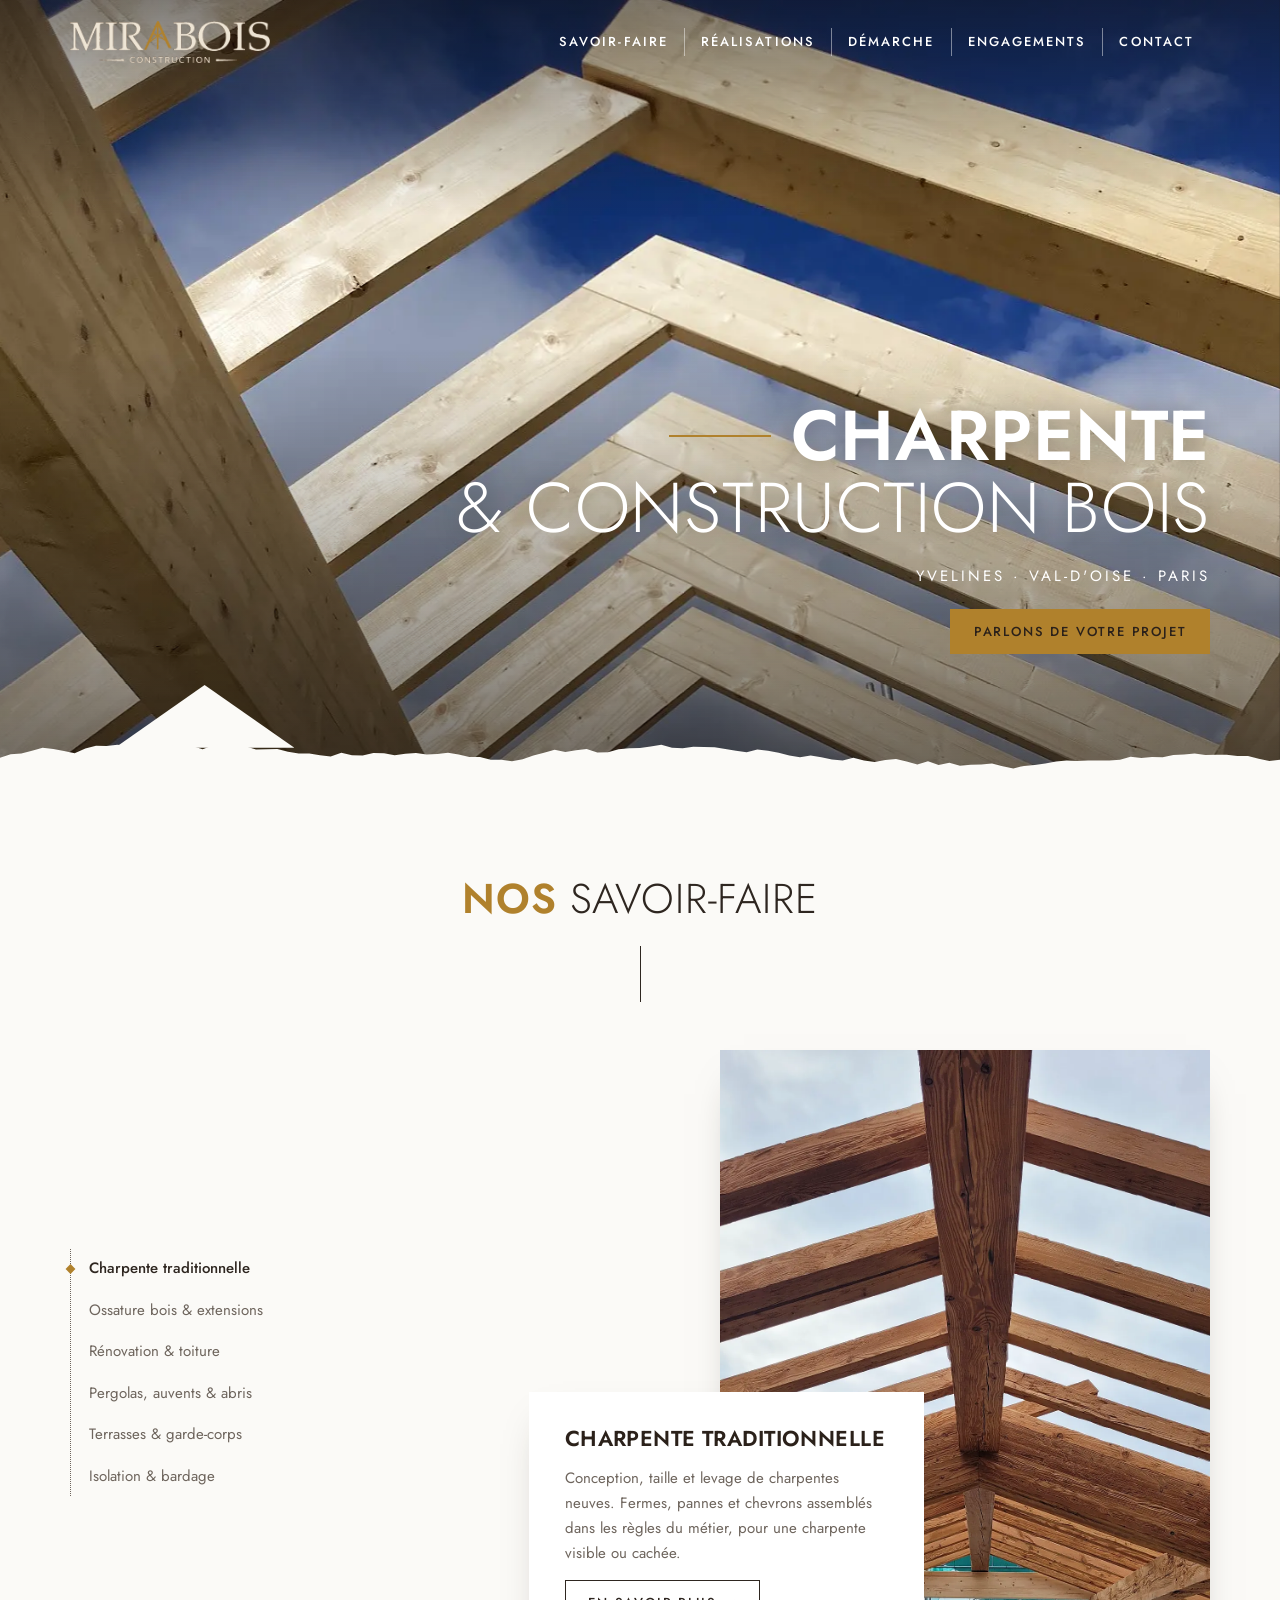
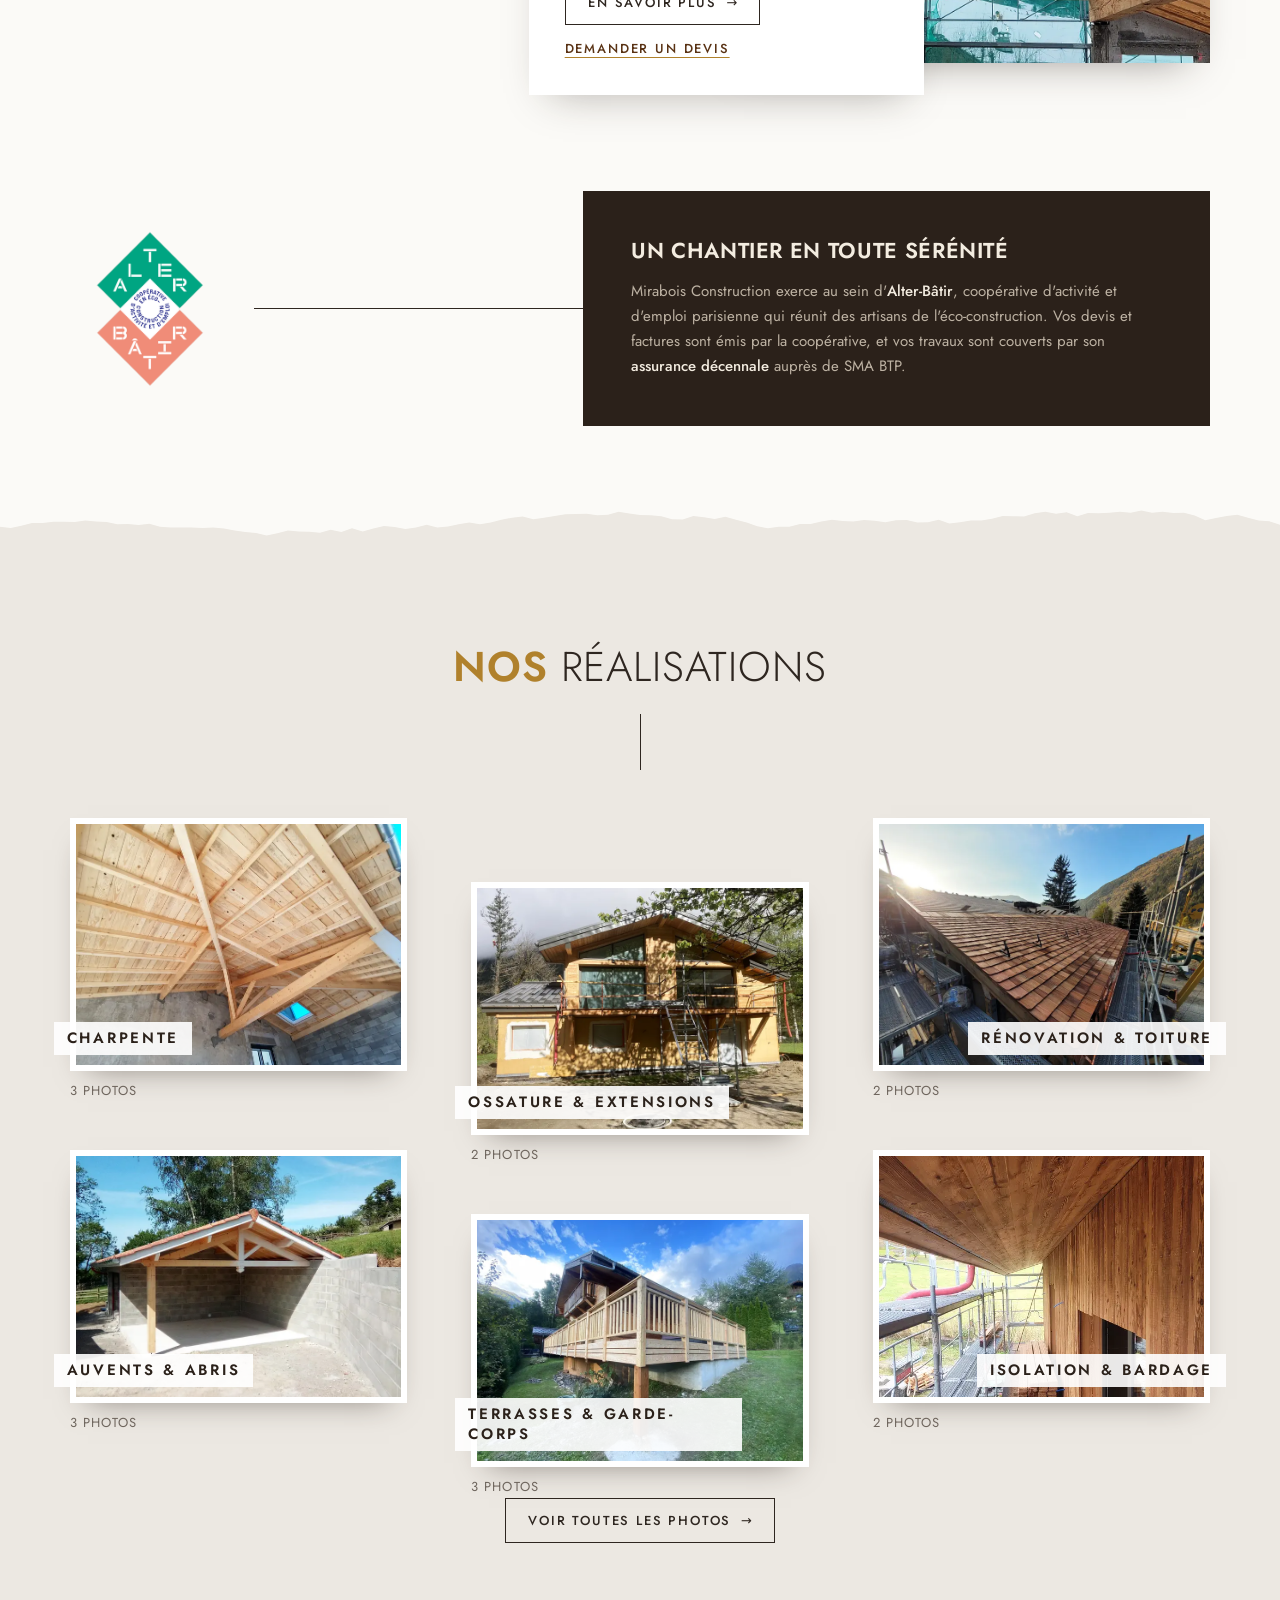
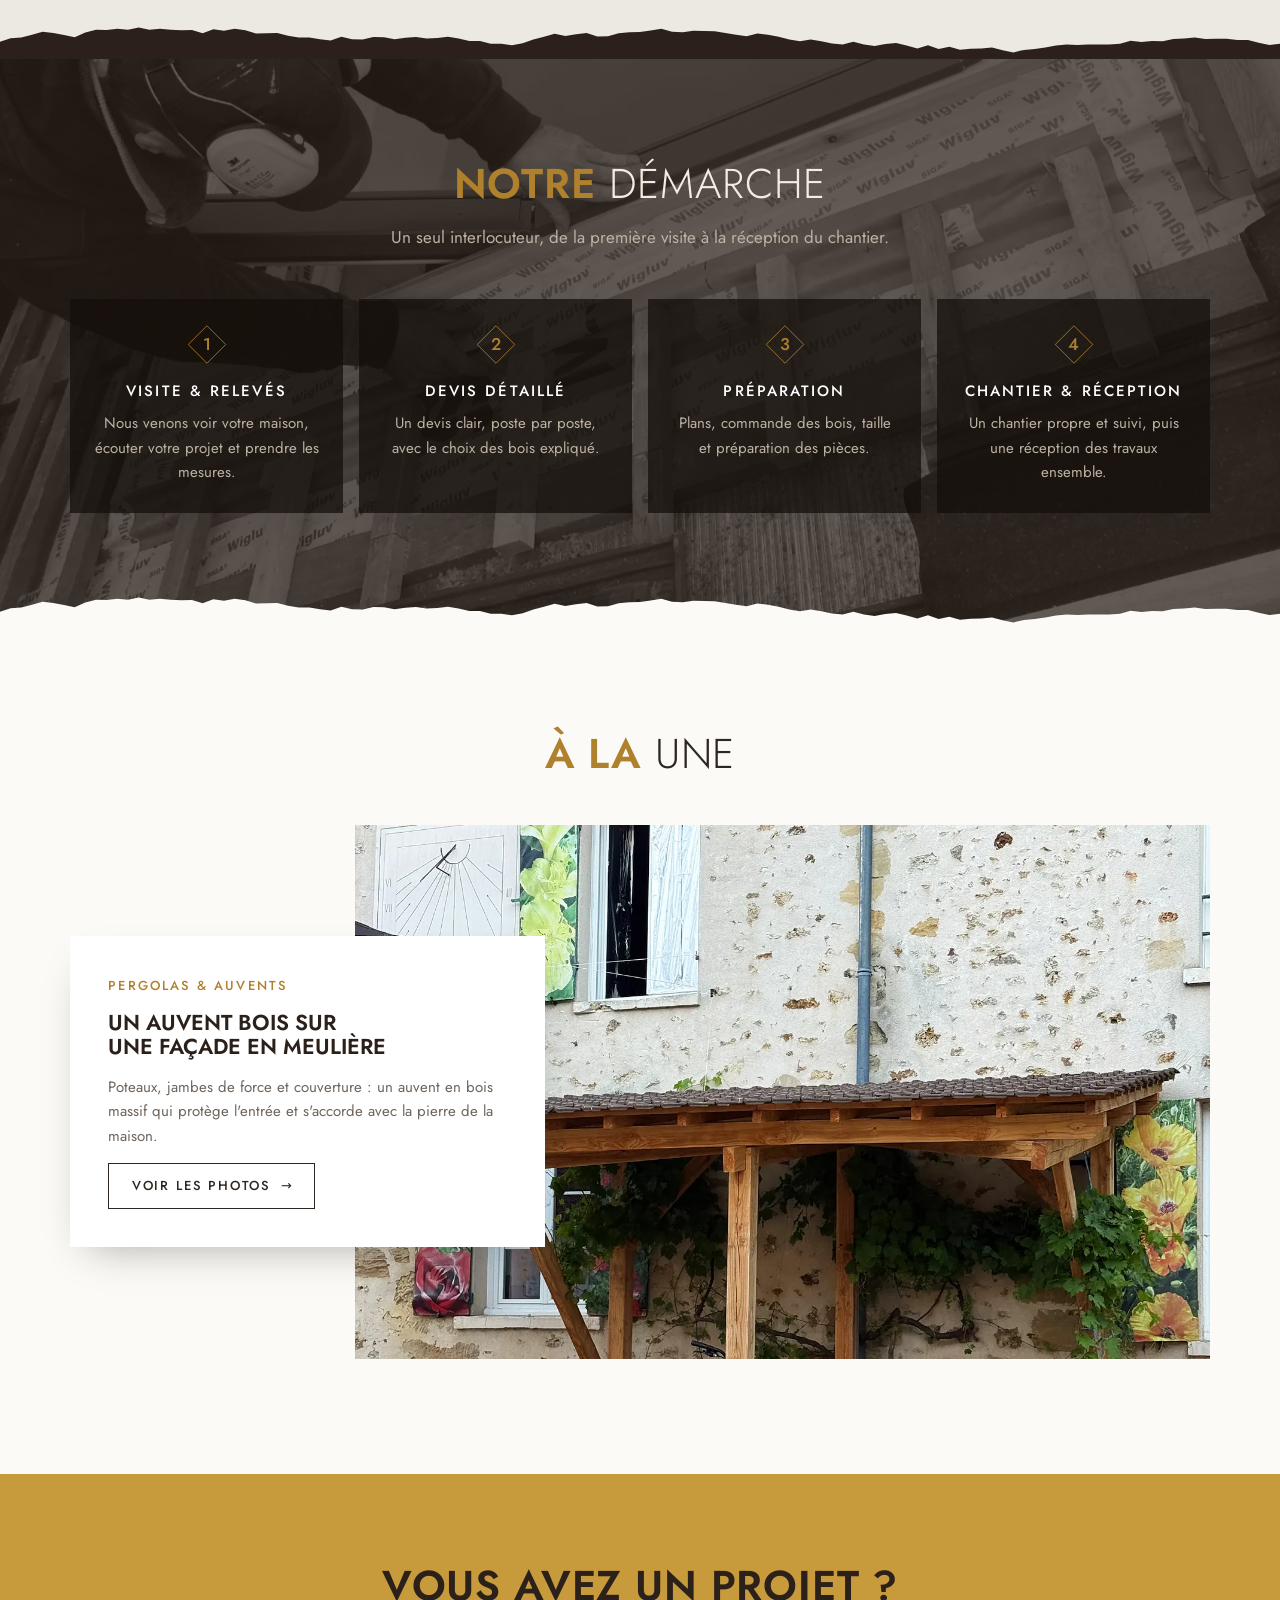
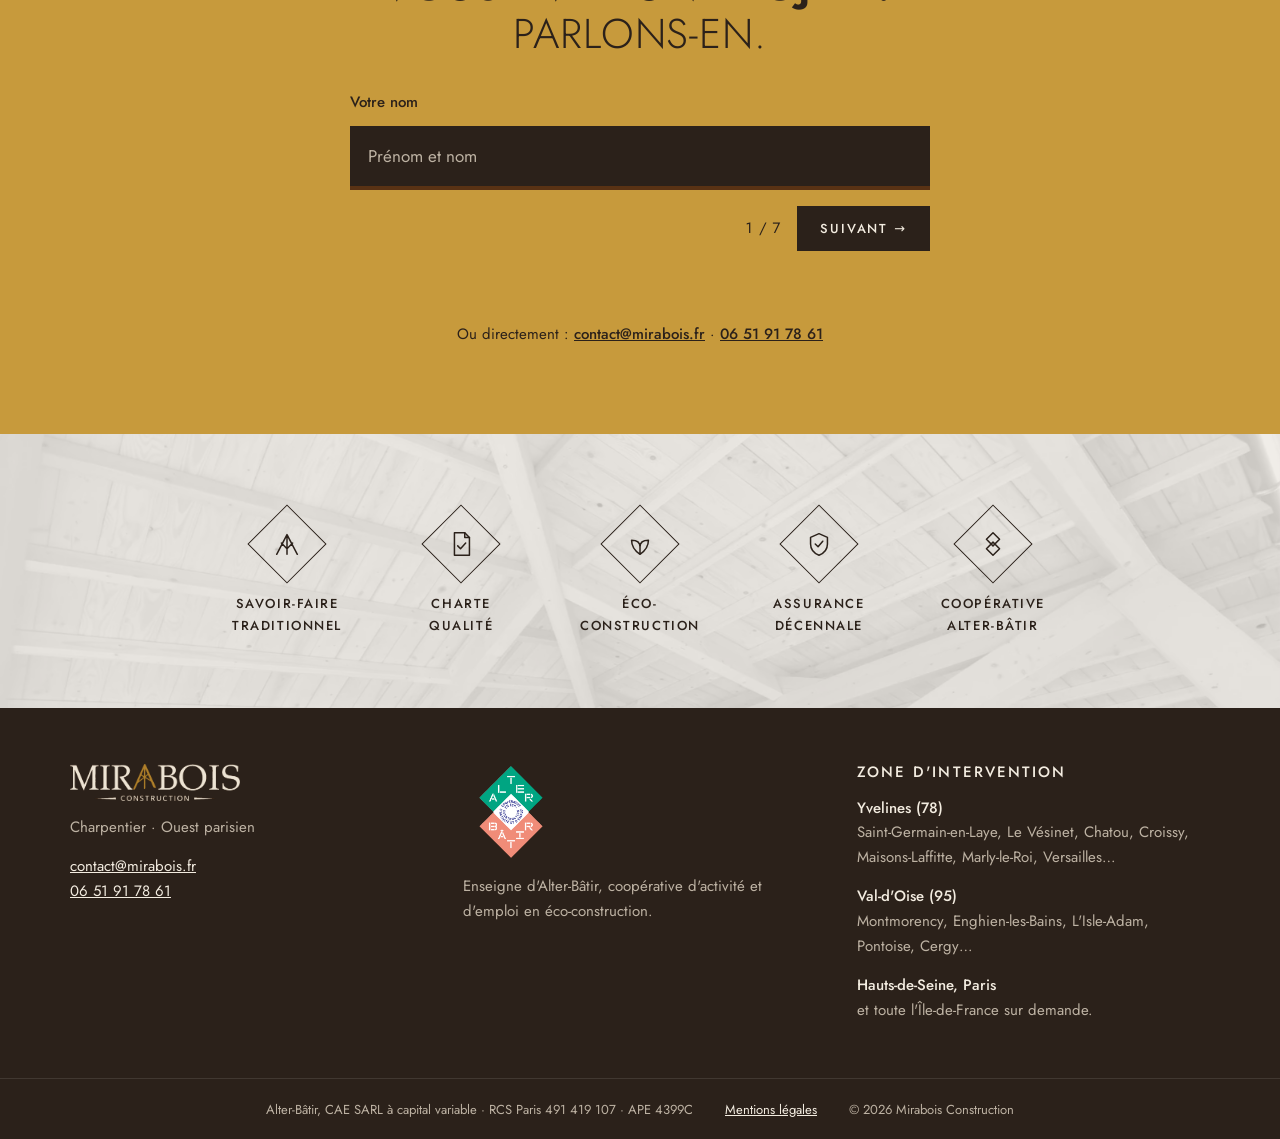
==== index.html @ 9c094227 "Adresse affichée : contact@mirabois.fr (redirigée vers le Gmail) Co-Authored-By: Claude Opus 5.5 <no" ====
<!doctype html>
<html lang="fr">
<head>
<meta charset="utf-8">
<meta name="viewport" content="width=device-width, initial-scale=1, viewport-fit=cover">
<meta name="color-scheme" content="light">
<title>Mirabois Construction · Charpentier dans les Yvelines, le Val-d'Oise et Paris</title>
<link rel="canonical" href="https://mirabois.fr/">
<meta property="og:type" content="website">
<meta property="og:locale" content="fr_FR">
<meta property="og:url" content="https://mirabois.fr/">
<meta property="og:site_name" content="Mirabois Construction">
<meta property="og:title" content="Mirabois Construction · Charpente et construction bois">
<meta property="og:description" content="Charpente traditionnelle, ossature bois, extensions, rénovation, pergolas, terrasses et isolation dans les Yvelines, le Val-d'Oise et à Paris.">
<meta property="og:image" content="https://mirabois.fr/assets/img/hero-large.webp">
<script type="application/ld+json">
{
  "@context": "https://schema.org",
  "@type": "HomeAndConstructionBusiness",
  "name": "Mirabois Construction",
  "url": "https://mirabois.fr/",
  "logo": "https://mirabois.fr/assets/img/logo-mirabois.png",
  "image": "https://mirabois.fr/assets/img/hero-large.webp",
  "description": "Charpentier : charpente traditionnelle, ossature bois, extensions, rénovation, pergolas, auvents, abris, terrasses, isolation et bardage.",
  "telephone": "+33651917861",
  "email": "contact@mirabois.fr",
  "areaServed": ["Yvelines", "Val-d'Oise", "Paris"],
  "parentOrganization": { "@type": "Organization", "name": "Alter-Bâtir" }
}
</script>
<meta name="description" content="Mirabois Construction, charpentier dans les Yvelines et le Val-d'Oise : charpente traditionnelle, ossature bois, extensions, rénovation, pergolas, terrasses et isolation. Membre de la coopérative Alter-Bâtir, assurance décennale.">
<link rel="icon" href="assets/img/favicon.svg" type="image/svg+xml">
<link rel="preconnect" href="https://fonts.googleapis.com">
<link rel="preconnect" href="https://fonts.gstatic.com" crossorigin>
<link rel="stylesheet" href="https://fonts.googleapis.com/css2?family=Jost:wght@300;400;500;600&display=swap">
<link rel="stylesheet" href="assets/css/style.css?v=20261125f">
</head>
<body>

<svg width="0" height="0" style="position:absolute" aria-hidden="true">
  <defs>
    <path id="bord-trace" d="M0 40 L0 21.5 L12 18.1 L24 17.3 L36 14.3 L48 11.3 L60 12.5 L72 14.5 L84 16.9 L96 12.1 L108 9.2 L120 9.5 L132 8.0 L144 9.1 L156 6.8 L168 9.2 L180 8.0 L192 9.2 L204 9.6 L216 9.4 L228 12.8 L240 8.5 L252 10.1 L264 8.0 L276 9.7 L288 12.9 L300 12.7 L312 12.4 L324 15.3 L336 17.1 L348 17.3 L360 18.9 L372 20.2 L384 16.5 L396 19.0 L408 19.3 L420 16.6 L432 16.9 L444 19.0 L456 17.5 L468 16.6 L480 18.3 L492 17.8 L504 16.4 L516 18.2 L528 20.8 L540 20.9 L552 23.6 L564 23.8 L576 25.3 L588 23.2 L600 19.2 L612 16.4 L624 13.4 L636 15.7 L648 13.9 L660 12.4 L672 16.2 L684 15.9 L696 12.7 L708 11.8 L720 11.4 L732 10.0 L744 8.0 L756 11.1 L768 11.8 L780 10.2 L792 10.4 L804 10.6 L816 12.4 L828 14.4 L840 16.0 L852 13.1 L864 14.3 L876 16.5 L888 19.3 L900 21.1 L912 19.3 L924 21.2 L936 23.4 L948 24.4 L960 21.7 L972 24.4 L984 26.0 L996 23.9 L1008 22.8 L1020 25.5 L1032 28.7 L1044 25.2 L1056 29.2 L1068 26.9 L1080 30.0 L1092 29.0 L1104 28.6 L1116 27.6 L1128 30.4 L1140 32.8 L1152 30.1 L1164 29.3 L1176 27.7 L1188 25.4 L1200 24.5 L1212 25.0 L1224 24.5 L1236 24.5 L1248 24.4 L1260 23.8 L1272 20.5 L1284 22.0 L1296 20.8 L1308 21.2 L1320 18.7 L1332 18.2 L1344 17.1 L1356 18.8 L1368 18.4 L1380 18.4 L1392 19.7 L1404 19.9 L1416 22.7 L1428 25.1 L1440 23.6 L1440 40 Z"/>
  </defs>
</svg>

<header class="entete" id="entete">
  <div class="conteneur">
    <a class="logo" href="#accueil" aria-label="Mirabois Construction, retour en haut de page">
      <img class="logo-clair" src="assets/img/logo-mirabois-clair.png" alt="Mirabois Construction" width="900" height="210">
      <img class="logo-fonce" src="assets/img/logo-mirabois.png" alt="" width="900" height="210">
    </a>
    <button class="burger" type="button" aria-controls="nav" aria-expanded="false" aria-label="Ouvrir le menu">
      <svg viewBox="0 0 24 24" fill="none" stroke="currentColor" stroke-width="1.6" stroke-linecap="round"><path d="M3 7h18M3 12h18M3 17h18"/></svg>
    </button>
    <nav class="nav" id="nav" data-ouvert="false" aria-label="Navigation principale">
      <ul>
        <li><a href="#savoir-faire">Savoir-faire</a></li>
        <li><a href="#realisations">Réalisations</a></li>
        <li><a href="#demarche">Démarche</a></li>
        <li><a href="#engagements">Engagements</a></li>
        <li><a href="#contact">Contact</a></li>
      </ul>
    </nav>
  </div>
</header>

<main id="accueil">

  <!-- Héro plein écran -->
  <section class="hero" aria-label="Accueil">
    <img class="hero-fond" data-parallaxe="0.35" src="assets/img/hero-large.webp" alt="Chevrons d'une charpente neuve en bois clair, vus de dessous sur un ciel bleu" width="1536" height="864" fetchpriority="high">
    <div class="conteneur hero-contenu">
      <h1 class="hero-slogan"><span>Charpente</span> <span>&amp; construction bois</span></h1>
      <p class="hero-zone">Yvelines · Val-d'Oise · Paris</p>
      <a class="bouton bouton-or" href="#contact">Parlons de votre projet</a>
    </div>
    <svg class="pignon" viewBox="0 0 200 70" aria-hidden="true"><path d="M0 70 L100 0 L200 70 Z"/></svg>
    <svg class="bord bord-papier" viewBox="0 0 1440 40" preserveAspectRatio="none" aria-hidden="true"><use href="#bord-trace"/></svg>
  </section>

  <!-- Savoir-faire : onglets -->
  <section class="section section-papier" id="savoir-faire">
    <div class="conteneur">
      <h2 class="titre-duo titre-centre"><span>Nos</span> savoir-faire</h2>
      <span class="trait-vertical" aria-hidden="true"></span>
    </div>
    <div class="conteneur sf">
      <div class="sf-menu">
        <div class="sf-onglets" role="tablist" aria-label="Savoir-faire" aria-orientation="vertical">
          <button type="button" role="tab" id="t-charpente" aria-controls="p-charpente" aria-selected="true">Charpente traditionnelle</button>
          <button type="button" role="tab" id="t-ossature" aria-controls="p-ossature" aria-selected="false" tabindex="-1">Ossature bois &amp; extensions</button>
          <button type="button" role="tab" id="t-renovation" aria-controls="p-renovation" aria-selected="false" tabindex="-1">Rénovation &amp; toiture</button>
          <button type="button" role="tab" id="t-pergolas" aria-controls="p-pergolas" aria-selected="false" tabindex="-1">Pergolas, auvents &amp; abris</button>
          <button type="button" role="tab" id="t-terrasses" aria-controls="p-terrasses" aria-selected="false" tabindex="-1">Terrasses &amp; garde-corps</button>
          <button type="button" role="tab" id="t-isolation" aria-controls="p-isolation" aria-selected="false" tabindex="-1">Isolation &amp; bardage</button>
        </div>
      </div>

      <div class="sf-panneaux">
        <div class="sf-panneau" role="tabpanel" id="p-charpente" aria-labelledby="t-charpente">
          <img src="assets/img/charpente-fermes.webp" alt="Fermes de charpente traditionnelle en bois massif" width="1280" height="1600" style="object-position: 50% 15%">
          <div class="sf-carte">
            <h3>Charpente traditionnelle</h3>
            <p>Conception, taille et levage de charpentes neuves. Fermes, pannes et chevrons assemblés dans les règles du métier, pour une charpente visible ou cachée.</p>
            <div class="sf-actions"><a class="bouton bouton-ligne" href="charpente-traditionnelle.html">En savoir plus</a><a class="lien-suite" href="#contact">Demander un devis</a></div>
          </div>
        </div>
        <div class="sf-panneau" role="tabpanel" id="p-ossature" aria-labelledby="t-ossature" hidden>
          <img src="assets/img/isolation-facade.webp" alt="Maison sous échafaudage en cours d'isolation et d'habillage bois" width="1600" height="902" loading="lazy">
          <div class="sf-carte">
            <h3>Ossature bois &amp; extensions</h3>
            <p>Agrandir sa maison avec une extension ou une surélévation bois : une construction légère, rapide à mettre en œuvre et saine à vivre.</p>
            <div class="sf-actions"><a class="bouton bouton-ligne" href="ossature-bois-extension.html">En savoir plus</a><a class="lien-suite" href="#contact">Demander un devis</a></div>
          </div>
        </div>
        <div class="sf-panneau" role="tabpanel" id="p-renovation" aria-labelledby="t-renovation" hidden>
          <img src="assets/img/pose-fenetre-toit.webp" alt="Pose d'une fenêtre de toit dans une couverture en rénovation" width="1307" height="1600" loading="lazy" style="object-position: 50% 60%">
          <div class="sf-carte">
            <h3>Rénovation &amp; toiture</h3>
            <p>Reprise et renforcement de charpentes anciennes, remplacement de pièces, couverture, création d'ouvertures et pose de fenêtres de toit.</p>
            <div class="sf-actions"><a class="bouton bouton-ligne" href="renovation-charpente-toiture.html">En savoir plus</a><a class="lien-suite" href="#contact">Demander un devis</a></div>
          </div>
        </div>
        <div class="sf-panneau" role="tabpanel" id="p-pergolas" aria-labelledby="t-pergolas" hidden>
          <img src="assets/img/auvent-meuliere.webp" alt="Auvent en bois sur une façade en pierre meulière" width="1429" height="1600" loading="lazy" style="object-position: 50% 45%">
          <div class="sf-carte">
            <h3>Pergolas, auvents &amp; abris</h3>
            <p>Pergolas, auvents, carports et abris de jardin, dessinés sur mesure pour s'accorder avec l'architecture de votre maison.</p>
            <div class="sf-actions"><a class="bouton bouton-ligne" href="pergolas-auvents-abris.html">En savoir plus</a><a class="lien-suite" href="#contact">Demander un devis</a></div>
          </div>
        </div>
        <div class="sf-panneau" role="tabpanel" id="p-terrasses" aria-labelledby="t-terrasses" hidden>
          <img src="assets/img/terrasse-chalet.webp" alt="Grande terrasse bois sur poteaux avec garde-corps" width="1600" height="1200" loading="lazy">
          <div class="sf-carte">
            <h3>Terrasses &amp; garde-corps</h3>
            <p>Terrasses sur plots ou sur poteaux, coursives, escaliers extérieurs et garde-corps en bois, pensés pour durer dehors.</p>
            <div class="sf-actions"><a class="bouton bouton-ligne" href="terrasses-garde-corps.html">En savoir plus</a><a class="lien-suite" href="#contact">Demander un devis</a></div>
          </div>
        </div>
        <div class="sf-panneau" role="tabpanel" id="p-isolation" aria-labelledby="t-isolation" hidden>
          <img src="assets/img/isolation-combles.webp" alt="Isolation sous rampants avec frein-vapeur" width="1600" height="900" loading="lazy">
          <div class="sf-carte">
            <h3>Isolation &amp; bardage</h3>
            <p>Isolation des combles et par l'extérieur, bardage bois. Conseil sur le choix des isolants, y compris biosourcés.</p>
            <div class="sf-actions"><a class="bouton bouton-ligne" href="isolation-bardage-bois.html">En savoir plus</a><a class="lien-suite" href="#contact">Demander un devis</a></div>
          </div>
        </div>
      </div>
    </div>

    <!-- Bloc coopérative -->
    <div class="conteneur coop" id="cooperative">
      <div class="coop-logo">
        <img src="assets/img/logo-alterbatir.png" alt="Alter-Bâtir, coopérative d'activité et d'emploi en éco-construction" width="360" height="360" loading="lazy">
        <span class="coop-trait" aria-hidden="true"></span>
      </div>
      <div class="coop-boite">
        <h2>Un chantier en toute sérénité</h2>
        <p>Mirabois Construction exerce au sein d'<strong>Alter-Bâtir</strong>, coopérative d'activité et d'emploi parisienne qui réunit des artisans de l'éco-construction. Vos devis et factures sont émis par la coopérative, et vos travaux sont couverts par son <strong>assurance décennale</strong> auprès de SMA BTP.</p>
      </div>
    </div>
    <svg class="bord bord-pierre" viewBox="0 0 1440 40" preserveAspectRatio="none" aria-hidden="true"><use href="#bord-trace"/></svg>
  </section>

  <!-- Réalisations -->
  <section class="section section-pierre" id="realisations">
    <div class="conteneur">
      <h2 class="titre-duo titre-centre"><span>Nos</span> réalisations</h2>
      <span class="trait-vertical" aria-hidden="true"></span>
      <div class="vignettes">
        <button class="vignette" type="button" data-cat="charpente"><img src="assets/img/charpente-apparente-s.webp" alt="Charpente apparente en bois, fermes et voligeage" width="760" height="512" loading="lazy"><span class="etiquette">Charpente</span><span class="nb">3 photos</span></button>
        <button class="vignette" type="button" data-cat="ossature"><img src="assets/img/renovation-chalet-s.webp" alt="Rénovation et bardage bois d'une maison" width="760" height="570" loading="lazy"><span class="etiquette">Ossature &amp; extensions</span><span class="nb">2 photos</span></button>
        <button class="vignette" type="button" data-cat="renovation"><img src="assets/img/couverture-bardeaux-s.webp" alt="Couverture en bardeaux de bois en rénovation" width="760" height="570" loading="lazy"><span class="etiquette">Rénovation &amp; toiture</span><span class="nb">2 photos</span></button>
        <button class="vignette" type="button" data-cat="abris"><img src="assets/img/abri-voiture-s.webp" alt="Abri voiture en bois massif avec ferme apparente" width="760" height="538" loading="lazy"><span class="etiquette">Auvents &amp; abris</span><span class="nb">3 photos</span></button>
        <button class="vignette" type="button" data-cat="terrasses"><img src="assets/img/terrasse-chalet-s.webp" alt="Terrasse bois sur poteaux avec garde-corps" width="760" height="570" loading="lazy"><span class="etiquette">Terrasses &amp; garde-corps</span><span class="nb">3 photos</span></button>
        <button class="vignette" type="button" data-cat="isolation"><img src="assets/img/bardage-bois-s.webp" alt="Bardage bois et sous-face de débord de toit" width="570" height="760" loading="lazy" style="object-position: 50% 30%"><span class="etiquette">Isolation &amp; bardage</span><span class="nb">2 photos</span></button>
      </div>
      <p class="centre"><button class="bouton bouton-ligne" type="button" data-cat="tout">Voir toutes les photos</button></p>
    </div>
    <svg class="bord bord-noyer" viewBox="0 0 1440 40" preserveAspectRatio="none" aria-hidden="true"><use href="#bord-trace"/></svg>
  </section>

  <dialog class="visionneuse" id="visionneuse" aria-label="Photos des réalisations">
    <div class="visionneuse-cadre">
      <img id="visionneuse-img" src="" alt="">
      <p id="visionneuse-legende"></p>
    </div>
    <button class="visionneuse-btn visionneuse-fermer" type="button" data-action="fermer" aria-label="Fermer">×</button>
    <button class="visionneuse-btn visionneuse-prec" type="button" data-action="prec" aria-label="Photo précédente">‹</button>
    <button class="visionneuse-btn visionneuse-suiv" type="button" data-action="suiv" aria-label="Photo suivante">›</button>
  </dialog>

  <!-- Démarche : bande sombre -->
  <section class="section bande-photo" id="demarche">
    <img class="bande-fond" data-parallaxe="0.18" src="assets/img/artisan-nb.webp" alt="" width="1536" height="1000" loading="lazy">
    <div class="conteneur">
      <h2 class="titre-duo titre-centre titre-clair"><span>Notre</span> démarche</h2>
      <p class="intro-clair">Un seul interlocuteur, de la première visite à la réception du chantier.</p>
      <ol class="etapes">
        <li><h3>Visite &amp; relevés</h3><p>Nous venons voir votre maison, écouter votre projet et prendre les mesures.</p></li>
        <li><h3>Devis détaillé</h3><p>Un devis clair, poste par poste, avec le choix des bois expliqué.</p></li>
        <li><h3>Préparation</h3><p>Plans, commande des bois, taille et préparation des pièces.</p></li>
        <li><h3>Chantier &amp; réception</h3><p>Un chantier propre et suivi, puis une réception des travaux ensemble.</p></li>
      </ol>
    </div>
    <svg class="bord bord-papier" viewBox="0 0 1440 40" preserveAspectRatio="none" aria-hidden="true"><use href="#bord-trace"/></svg>
  </section>

  <!-- Chantier à la une -->
  <section class="section section-papier" aria-labelledby="titre-une">
    <div class="conteneur">
      <h2 class="titre-duo titre-centre"><span>À la</span> une</h2>
      <div class="une">
        <img src="assets/img/auvent-meuliere.webp" alt="Auvent en bois massif adossé à une façade en meulière" width="1429" height="1600" loading="lazy">
        <article class="une-carte">
          <p class="une-tag">Pergolas &amp; auvents</p>
          <h3 id="titre-une">Un auvent bois sur une façade en meulière</h3>
          <p>Poteaux, jambes de force et couverture : un auvent en bois massif qui protège l'entrée et s'accorde avec la pierre de la maison.</p>
          <button class="bouton bouton-ligne" type="button" data-cat="abris">Voir les photos</button>
        </article>
      </div>
    </div>
  </section>

  <!-- Contact : formulaire pas à pas -->
  <section class="section section-or" id="contact" aria-labelledby="titre-contact">
    <div class="conteneur contact">
      <h2 id="titre-contact" class="titre-contact">Vous avez un projet ?<span>Parlons-en.</span></h2>
      <form class="formulaire" id="formulaire" novalidate>
        <fieldset class="etape-form" data-etape="1">
          <legend>Votre nom</legend>
          <label class="sr" for="nom">Votre nom</label>
          <input id="nom" name="nom" autocomplete="name" placeholder="Prénom et nom" required>
        </fieldset>
        <fieldset class="etape-form" data-etape="2" hidden>
          <legend>Comment vous joindre ?</legend>
          <label class="sr" for="email">E-mail</label>
          <input id="email" name="email" type="email" autocomplete="email" placeholder="Votre e-mail" required>
          <label class="sr" for="tel">Téléphone</label>
          <input id="tel" name="tel" type="tel" autocomplete="tel" placeholder="Votre téléphone (facultatif)">
        </fieldset>
        <fieldset class="etape-form" data-etape="3" hidden>
          <legend>Où se situe le chantier ?</legend>
          <label class="sr" for="ville">Commune</label>
          <input id="ville" name="ville" autocomplete="address-level2" placeholder="Commune">
        </fieldset>
        <fieldset class="etape-form" data-etape="4" hidden>
          <legend>S'agit-il de neuf ou de rénovation ?</legend>
          <div class="choix">
            <label><input type="radio" id="nature-1" name="nature" value="Construction neuve" required> Construction neuve</label>
            <label><input type="radio" id="nature-2" name="nature" value="Rénovation / restauration"> Rénovation, restauration</label>
          </div>
        </fieldset>
        <fieldset class="etape-form" data-etape="5" hidden>
          <legend>Quel type de projet ?</legend>
          <div class="choix">
            <label><input type="radio" id="type-1" name="type" value="Charpente" required> Charpente</label>
            <label><input type="radio" id="type-2" name="type" value="Ossature bois / extension"> Ossature &amp; extension</label>
            <label><input type="radio" id="type-3" name="type" value="Pergola / auvent / abri"> Pergola, auvent, abri</label>
            <label><input type="radio" id="type-4" name="type" value="Terrasse / garde-corps"> Terrasse &amp; garde-corps</label>
            <label><input type="radio" id="type-5" name="type" value="Isolation / bardage"> Isolation &amp; bardage</label>
          </div>
        </fieldset>
        <fieldset class="etape-form" data-etape="6" hidden>
          <legend>Décrivez votre projet</legend>
          <label class="sr" for="message">Votre projet</label>
          <textarea id="message" name="message" placeholder="Dimensions, état actuel, délais souhaités…" required></textarea>
        </fieldset>
        <fieldset class="etape-form" data-etape="7" hidden>
          <legend>Quel est votre budget, approximativement ?</legend>
          <p class="aide">Une simple fourchette suffit : elle nous aide à vous proposer une solution adaptée.</p>
          <div class="choix">
            <label><input type="radio" id="budget-1" name="budget" value="Moins de 5 000 €" required> Moins de 5 000 €</label>
            <label><input type="radio" id="budget-2" name="budget" value="5 000 à 15 000 €"> 5 000 à 15 000 €</label>
            <label><input type="radio" id="budget-3" name="budget" value="15 000 à 30 000 €"> 15 000 à 30 000 €</label>
            <label><input type="radio" id="budget-4" name="budget" value="30 000 à 60 000 €"> 30 000 à 60 000 €</label>
            <label><input type="radio" id="budget-5" name="budget" value="Plus de 60 000 €"> Plus de 60 000 €</label>
            <label><input type="radio" id="budget-6" name="budget" value="Je ne sais pas encore"> Je ne sais pas encore</label>
          </div>
        </fieldset>
        <!-- Piège à robots : champ invisible, laissé vide par les vrais visiteurs -->
        <input class="piege" type="text" name="_honey" tabindex="-1" autocomplete="off" aria-hidden="true">
        <div class="form-pied">
          <button class="form-btn" type="button" id="precedent" hidden>← Retour</button>
          <span class="compteur" id="compteur" aria-live="polite">1 / 7</span>
          <button class="bouton bouton-fonce" type="submit" id="suivant">Suivant →</button>
        </div>
        <p class="formulaire-message" id="formulaire-message" role="status"></p>
      </form>
      <p class="contact-direct">Ou directement : <a href="mailto:contact@mirabois.fr">contact@mirabois.fr</a> · <a href="tel:+33651917861">06 51 91 78 61</a></p>
    </div>
  </section>

  <!-- Engagements -->
  <section class="engagements" id="engagements" aria-label="Nos engagements">
    <img class="bande-fond" data-parallaxe="0.18" src="assets/img/charpente-nb.webp" alt="" width="1600" height="898" loading="lazy">
    <ul class="conteneur engagements-liste">
      <li><span class="losange"><svg viewBox="0 0 32 32"><path d="M5 27 16 6l11 21M16 6v21M16 21l-6-6M16 21l6-6"/></svg></span>Savoir-faire<br>traditionnel</li>
      <li><span class="losange"><svg viewBox="0 0 32 32"><path d="M9 4h11l5 5v19H9z"/><path d="M20 4v5h5"/><path d="M12.5 18l3 3 5.5-6"/></svg></span>Charte<br>qualité</li>
      <li><span class="losange"><svg viewBox="0 0 32 32"><path d="M16 27c-6-4-9-9-9-15 6 0 9 3 9 7 0-4 3-7 9-7 0 6-3 11-9 15zM16 19v8"/></svg></span>Éco-<br>construction</li>
      <li><span class="losange"><svg viewBox="0 0 32 32"><path d="M16 5l9 4v7c0 6-4 10-9 12-5-2-9-6-9-12V9z"/><path d="M12 16l3 3 5-6"/></svg></span>Assurance<br>décennale</li>
      <li><span class="losange"><svg viewBox="0 0 32 32"><path d="M16 4l7 7-7 7-7-7zM16 14l7 7-7 7-7-7z"/></svg></span>Coopérative<br>Alter-Bâtir</li>
    </ul>
  </section>

</main>

<footer class="pied">
  <div class="conteneur pied-grille">
    <div class="pied-bloc">
      <img class="logo-pied" src="assets/img/logo-mirabois-clair.png" alt="Mirabois Construction" width="900" height="210" loading="lazy">
      <p>Charpentier · Ouest parisien</p>
      <p><a href="mailto:contact@mirabois.fr">contact@mirabois.fr</a><br><a href="tel:+33651917861">06 51 91 78 61</a></p>
    </div>
    <div class="pied-bloc">
      <img class="logo-coop-pied" src="assets/img/logo-alterbatir.png" alt="Alter-Bâtir" width="360" height="360" loading="lazy">
      <p>Enseigne d'Alter-Bâtir, coopérative d'activité et d'emploi en éco-construction.</p>
    </div>
    <div class="pied-bloc">
      <h2 class="pied-titre">Zone d'intervention</h2>
      <p><strong>Yvelines (78)</strong> Saint-Germain-en-Laye, Le Vésinet, Chatou, Croissy, Maisons-Laffitte, Marly-le-Roi, Versailles…</p>
      <p><strong>Val-d'Oise (95)</strong> Montmorency, Enghien-les-Bains, L'Isle-Adam, Pontoise, Cergy…</p>
      <p><strong>Hauts-de-Seine, Paris</strong> et toute l'Île-de-France sur demande.</p>
    </div>
  </div>
  <div class="pied-bas">
    <div class="conteneur"><span>Alter-Bâtir, CAE SARL à capital variable · RCS Paris 491 419 107 · APE 4399C</span><a href="mentions-legales.html">Mentions légales</a><span>© 2026 Mirabois Construction</span></div>
  </div>
</footer>

<a class="haut" href="#" aria-label="Revenir en haut de la page"><svg viewBox="0 0 24 24" aria-hidden="true"><path d="M12 19V5M5 12l7-7 7 7"/></svg></a>

<script src="assets/js/main.js?v=20261125f"></script>

</body>
</html>
---- assets/css/style.css ----
/* Mise en page : grande photo d'ouverture sous un menu transparent, puis bandes alternées
   (blanc, gris pierre, noyer, or) reliées par des bords irréguliers ; titres en deux tons. */
:root {
  --papier: #FBFAF7;      /* fond blanc chaud */
  --pierre: #ECE8E2;      /* bande gris pierre */
  --noyer: #2B211A;       /* bandes sombres, texte fort */
  --brou: #593214;        /* brun du logo */
  --or: #B0812C;          /* or du logo : accents */
  --or-fond: #C79A3C;     /* bande contact */
  --texte: #2E2620;
  --texte-doux: #6E655D;
  --clair: #F3ECE0;
  --clair-doux: #BDB2A3;
  --filet: #D9D2C7;

  --f-texte: "Jost", "Futura", "Avenir Next", "Segoe UI", system-ui, sans-serif;

  --t-xs: .8125rem;
  --t-s: .9375rem;
  --t-m: 1.0625rem;
  --t-l: clamp(1.15rem, 1.05rem + .4vw, 1.35rem);
  --t-xl: clamp(1.75rem, 1.3rem + 1.8vw, 2.6rem);
  --t-hero: clamp(2.2rem, 1.2rem + 4.2vw, 4.4rem);

  --largeur: 1180px;
  --gouttiere-g: max(20px, env(safe-area-inset-left, 0px));
  --gouttiere-d: max(20px, env(safe-area-inset-right, 0px));
  color-scheme: light;
}

*, *::before, *::after { box-sizing: border-box; }
html { scroll-behavior: smooth; scroll-padding-top: 80px; }
body {
  margin: 0;
  background: var(--papier);
  color: var(--texte);
  font-family: var(--f-texte);
  font-size: var(--t-m);
  font-weight: 400;
  line-height: 1.65;
  -webkit-font-smoothing: antialiased;
}
img { max-width: 100%; display: block; height: auto; }
a { color: inherit; }
h1, h2, h3 { margin: 0; font-weight: 500; line-height: 1.15; text-wrap: balance; }
p { margin: 0; }
fieldset { border: 0; margin: 0; padding: 0; min-width: 0; }
:focus-visible { outline: 2px solid var(--or); outline-offset: 3px; }
[hidden] { display: none !important; }
.sr { position: absolute; width: 1px; height: 1px; overflow: hidden; clip: rect(0 0 0 0); white-space: nowrap; }
.a-completer { background: #f6e3b4; color: var(--noyer); border-bottom: 1px dashed var(--brou); padding-inline: .2em; }
.centre { text-align: center; }

.conteneur {
  max-width: var(--largeur);
  margin-inline: auto;
  padding-left: var(--gouttiere-g);
  padding-right: var(--gouttiere-d);
}

/* Titres deux tons */
.titre-duo {
  font-size: var(--t-xl);
  font-weight: 300;
  text-transform: uppercase;
  letter-spacing: .02em;
  color: var(--texte);
  line-height: 1.1;
}
.titre-duo span { display: block; font-weight: 600; color: var(--or); }
.titre-centre { text-align: center; }
.titre-centre span { display: inline; }
.titre-clair { color: var(--clair); }
.trait-vertical { display: block; width: 1px; height: 56px; background: var(--texte); margin: 1.5rem auto 3rem; }

/* Boutons */
.bouton {
  display: inline-flex; align-items: center; justify-content: center; gap: .6rem;
  font: 500 var(--t-xs)/1 var(--f-texte);
  letter-spacing: .14em; text-transform: uppercase;
  padding: .95rem 1.4rem;
  text-decoration: none;
  border: 1px solid transparent;
  border-radius: 0;
  cursor: pointer;
  transition: background-color .2s, color .2s, border-color .2s;
}
.bouton-or { background: var(--or); color: var(--noyer); }
.bouton-or:hover { background: var(--clair); }
.bouton-ligne { border-color: var(--texte); color: var(--texte); background: transparent; }
.bouton-ligne::after { content: "→"; letter-spacing: 0; }
.bouton-ligne:hover { background: var(--noyer); color: var(--clair); border-color: var(--noyer); }
.bouton-fonce { background: var(--noyer); color: var(--clair); }
.bouton-fonce:hover { background: var(--brou); }

/* En-tête transparent sur la photo, plein au défilement */
body::before { content: ""; position: fixed; inset: 0 0 auto; height: env(safe-area-inset-top, 0px); z-index: 60; background: var(--noyer); }
.entete {
  position: fixed; top: env(safe-area-inset-top, 0px); left: 0; right: 0; z-index: 50;
  transition: background-color .3s, box-shadow .3s;
}
.entete .conteneur { display: flex; align-items: center; justify-content: space-between; gap: 1.5rem; min-height: 84px; }
.logo { position: relative; display: block; width: 200px; }
.logo img { width: 100%; transition: opacity .3s; }
.logo .logo-fonce { position: absolute; inset: 0; opacity: 0; }
.nav ul { list-style: none; display: flex; margin: 0; padding: 0; }
.nav li + li { border-left: 1px solid rgba(255,255,255,.45); }
.nav a { display: block; padding: .2rem 1rem; text-decoration: none; font-size: var(--t-xs); letter-spacing: .16em; text-transform: uppercase; color: #fff; font-weight: 500; }
.nav a:hover { color: var(--or); }
.burger { display: none; background: none; border: 0; padding: .5rem; cursor: pointer; color: #fff; }
.burger svg { width: 30px; height: 30px; }

.entete.defile { background: var(--papier); box-shadow: 0 1px 0 var(--filet); }
.entete.defile .logo-clair { opacity: 0; }
.entete.defile .logo-fonce { opacity: 1; }
.entete.defile .nav a { color: var(--texte); }
.entete.defile .nav a:hover { color: var(--or); }
.entete.defile .nav li + li { border-color: var(--filet); }
.entete.defile .burger { color: var(--brou); }

/* Héro */
.hero { position: relative; height: clamp(520px, 86vh, 780px); background: var(--noyer); color: #fff; overflow: hidden; }
.hero-fond { position: absolute; inset: 0; width: 100%; height: 100%; object-fit: cover; will-change: transform; }
.hero::after { content: ""; position: absolute; inset: 0; background: linear-gradient(180deg, rgba(20,14,10,.55) 0%, rgba(20,14,10,0) 28%, rgba(20,14,10,0) 45%, rgba(20,14,10,.6) 100%); }
.hero-contenu { position: relative; z-index: 2; height: 100%; display: flex; flex-direction: column; justify-content: flex-end; align-items: flex-end; text-align: right; gap: 1.25rem; padding-bottom: clamp(5rem, 10vw, 7.5rem); }
.hero-slogan { font-size: var(--t-hero); text-transform: uppercase; line-height: 1.02; letter-spacing: .01em; font-weight: 300; display: grid; justify-items: end; text-shadow: 0 2px 24px rgba(0,0,0,.35); }
.hero-slogan span:first-child { font-weight: 600; display: flex; align-items: center; gap: 1.2rem; }
.hero-slogan span:first-child::before { content: ""; width: clamp(40px, 8vw, 120px); height: 2px; background: var(--or); }
.hero-zone { font-size: var(--t-s); letter-spacing: .2em; text-transform: uppercase; }
.pignon { position: absolute; z-index: 3; bottom: 26px; left: 9%; width: clamp(110px, 14vw, 190px); height: auto; fill: var(--papier); }

/* Bords irréguliers entre sections */
.bord { position: absolute; z-index: 3; left: 0; bottom: -1px; width: 100%; height: clamp(22px, 3vw, 40px); fill: currentColor; }
.bord-papier { color: var(--papier); }
.bord-pierre { color: var(--pierre); transform: scaleX(-1); }
.bord-noyer { color: var(--noyer); }

/* Sections */
.section { position: relative; padding-block: clamp(4rem, 8vw, 7rem) clamp(5rem, 9vw, 8rem); }
.section-papier { background: var(--papier); }
.section-pierre { background: var(--pierre); }

/* Savoir-faire en onglets */
.sf { display: grid; grid-template-columns: .75fr 1.25fr; gap: clamp(2rem, 4vw, 4rem); align-items: center; }
.sf-menu { display: grid; gap: 2rem; min-width: 0; }
.sf-onglets { display: grid; gap: .15rem; border-left: 1px dotted var(--texte-doux); padding-left: 1.1rem; }
.sf-onglets button {
  all: unset; cursor: pointer; position: relative;
  font-size: var(--t-s); color: var(--texte-doux); padding: .45rem 0;
}
.sf-onglets button:hover { color: var(--texte); }
.sf-onglets button[aria-selected="true"] { color: var(--texte); font-weight: 500; }
.sf-onglets button[aria-selected="true"]::before { content: ""; position: absolute; left: calc(-1.1rem - 4px); top: 50%; width: 7px; height: 7px; background: var(--or); transform: translateY(-50%) rotate(45deg); }
.sf-onglets button:focus-visible { outline: 2px solid var(--or); outline-offset: 2px; }
.sf-panneaux { min-width: 0; }
.sf-panneau { position: relative; padding-bottom: 2rem; }
.sf-panneau img { width: 72%; margin-left: auto; aspect-ratio: 4 / 5; object-fit: cover; box-shadow: 0 20px 40px -24px rgba(43,33,26,.5); }
.sf-carte {
  position: absolute; left: 0; bottom: 0; width: min(400px, 58%);
  background: #fff; padding: clamp(1.4rem, 3vw, 2.2rem);
  display: grid; gap: .9rem; justify-items: start;
  box-shadow: 0 18px 40px -20px rgba(43,33,26,.35);
}
.sf-carte h3 { font-size: var(--t-l); text-transform: uppercase; font-weight: 600; letter-spacing: .02em; color: var(--noyer); }
.sf-carte p { font-size: var(--t-s); color: var(--texte-doux); }

/* Coopérative */
.coop { display: grid; grid-template-columns: .9fr 1.1fr; align-items: center; margin-top: clamp(4rem, 8vw, 6rem); }
.coop-logo { display: flex; align-items: center; gap: 0; min-width: 0; }
.coop-logo img { width: clamp(110px, 14vw, 160px); flex: none; }
.coop-trait { flex: 1; height: 1px; background: var(--texte); margin-left: 1.5rem; }
.coop-boite { background: var(--noyer); color: var(--clair); padding: clamp(1.75rem, 4vw, 3rem); display: grid; gap: 1rem; min-width: 0; }
.coop-boite h2 { font-size: var(--t-l); text-transform: uppercase; font-weight: 600; letter-spacing: .03em; }
.coop-boite p { color: var(--clair-doux); font-size: var(--t-s); }
.coop-boite strong { color: var(--clair); font-weight: 500; }

/* Réalisations : vignettes décalées */
.vignettes { display: grid; grid-template-columns: repeat(3, minmax(0, 1fr)); gap: 3rem clamp(2rem, 5vw, 4.5rem); padding-bottom: 4rem; }
.vignette { all: unset; position: relative; display: grid; gap: .6rem; cursor: zoom-in; }
.vignette:nth-child(3n+2) { transform: translateY(4rem); }
.vignette img { width: 100%; aspect-ratio: 4 / 3; object-fit: cover; border: 6px solid #fff; box-shadow: 0 14px 30px -18px rgba(43,33,26,.55); transition: filter .3s; }
.vignette:hover img { filter: brightness(.85); }
.vignette:focus-visible { outline: 2px solid var(--or); outline-offset: 4px; }
.etiquette {
  position: absolute; left: -1rem; bottom: 2.9rem;
  background: rgba(255,255,255,.9); color: var(--noyer);
  font-size: var(--t-s); font-weight: 600; text-transform: uppercase; letter-spacing: .18em; line-height: 1.3;
  padding: .45rem .8rem; max-width: 85%;
}
.vignette:nth-child(3n) .etiquette { left: auto; right: -1rem; text-align: right; }
.nb { font-size: var(--t-xs); color: var(--texte-doux); letter-spacing: .08em; text-transform: uppercase; }

/* Visionneuse */
.visionneuse { border: 0; padding: 0; background: transparent; max-width: 100vw; max-height: 100vh; width: 100%; height: 100%; }
.visionneuse::backdrop { background: rgba(20, 14, 10, .94); }
.visionneuse-cadre { display: grid; place-items: center; height: 100%; padding: 1rem; gap: .75rem; grid-template-rows: 1fr auto; }
.visionneuse img { max-height: calc(100vh - 7rem); max-width: 100%; width: auto; object-fit: contain; }
.visionneuse p { color: var(--clair); font-size: var(--t-s); text-align: center; }
.visionneuse-btn { position: fixed; background: rgba(0,0,0,.4); border: 0; color: #fff; width: 48px; height: 48px; border-radius: 50%; cursor: pointer; font-size: 1.5rem; display: grid; place-items: center; }
.visionneuse-fermer { top: calc(1rem + env(safe-area-inset-top, 0px)); right: calc(1rem + env(safe-area-inset-right, 0px)); }
.visionneuse-prec { left: calc(1rem + env(safe-area-inset-left, 0px)); top: 50%; translate: 0 -50%; }
.visionneuse-suiv { right: calc(1rem + env(safe-area-inset-right, 0px)); top: 50%; translate: 0 -50%; }

/* Démarche : bande photo sombre */
.bande-photo { background: var(--noyer); color: var(--clair); overflow: hidden; }
.bande-photo .bande-fond { position: absolute; left: 0; top: -20%; width: 100%; height: 140%; object-fit: cover; opacity: .28; will-change: transform; }
.bande-photo .conteneur { position: relative; z-index: 1; }
.intro-clair { text-align: center; color: var(--clair-doux); margin: 1rem auto 3rem; max-width: 40rem; }
.etapes { list-style: none; margin: 0; padding: 0; display: grid; grid-template-columns: repeat(4, minmax(0, 1fr)); gap: 1rem; counter-reset: etape; }
.etapes li { counter-increment: etape; background: rgba(20,14,10,.72); padding: 1.75rem 1.4rem; display: grid; gap: .7rem; align-content: start; text-align: center; }
.etapes li { position: relative; }
.etapes li::before { content: counter(etape); justify-self: center; width: 2.2rem; height: 2.2rem; display: grid; place-items: center; color: var(--or); font-weight: 500; }
.etapes li::after { content: ""; position: absolute; top: 1.75rem; left: 50%; width: 2.2rem; height: 2.2rem; border: 1px solid var(--or); transform: translateX(-50%) scale(.78) rotate(45deg); pointer-events: none; }
.etapes h3 { font-size: var(--t-s); text-transform: uppercase; letter-spacing: .14em; font-weight: 500; color: #fff; padding-top: .6rem; }
.etapes p { font-size: var(--t-s); color: var(--clair-doux); }

/* À la une */
.une { display: grid; grid-template-columns: repeat(12, minmax(0, 1fr)); align-items: center; margin-top: 3rem; }
.une img { grid-column: 4 / 13; grid-row: 1; width: 100%; aspect-ratio: 16 / 10; object-fit: cover; object-position: 50% 40%; }
.une-carte { grid-column: 1 / 6; grid-row: 1; position: relative; z-index: 1; background: #fff; padding: clamp(1.5rem, 3vw, 2.4rem); display: grid; gap: .9rem; justify-items: start; box-shadow: 0 18px 40px -20px rgba(43,33,26,.4); }
.une-tag { color: var(--or); font-size: var(--t-xs); letter-spacing: .16em; text-transform: uppercase; font-weight: 500; }
.une-carte h3 { font-size: var(--t-l); text-transform: uppercase; font-weight: 600; color: var(--noyer); }
.une-carte p:not(.une-tag) { font-size: var(--t-s); color: var(--texte-doux); }

/* Contact : bande or, formulaire pas à pas */
.section-or { background: var(--or-fond); color: var(--noyer); padding-block: clamp(3.5rem, 7vw, 5.5rem); }
.contact { display: grid; justify-items: center; gap: 2rem; }
.titre-contact { text-align: center; font-size: var(--t-xl); text-transform: uppercase; font-weight: 600; letter-spacing: .02em; }
.titre-contact span { display: block; font-weight: 300; }
.formulaire { width: min(100%, 580px); display: grid; gap: 1rem; }
.etape-form { display: grid; gap: .7rem; }
.etape-form legend { font-size: var(--t-s); margin-bottom: .7rem; font-weight: 500; padding: 0; }
.etape-form .aide { font-size: var(--t-xs); margin-top: -.4rem; }
.formulaire input:not([type="radio"]), .formulaire textarea {
  font: inherit; font-size: var(--t-m); color: var(--clair);
  background: var(--noyer); border: 0; border-bottom: 4px solid var(--brou); border-radius: 0;
  padding: 1rem 1.1rem; width: 100%;
}
.formulaire input::placeholder, .formulaire textarea::placeholder { color: var(--clair-doux); }
.formulaire input:focus, .formulaire textarea:focus { outline: none; border-bottom-color: var(--clair); }
.formulaire textarea { min-height: 140px; resize: vertical; }
/* Champ piège anti-robots : invisible et sans aucune largeur */
.formulaire input.piege { position: absolute; width: 1px; height: 1px; padding: 0; border: 0; margin: -1px; overflow: hidden; clip-path: inset(50%); opacity: 0; pointer-events: none; }
.choix { display: grid; grid-template-columns: repeat(2, minmax(0, 1fr)); gap: .5rem; }
.choix label { display: flex; align-items: center; gap: .6rem; padding: .8rem .9rem; border: 1px solid var(--noyer); cursor: pointer; font-size: var(--t-s); }
.choix label:has(input:checked) { background: var(--noyer); color: var(--clair); }
.choix input { accent-color: var(--or); }
.form-pied { display: flex; align-items: center; justify-content: space-between; gap: 1rem; }
.form-btn { all: unset; cursor: pointer; font-size: var(--t-s); }
.form-btn:focus-visible { outline: 2px solid var(--noyer); outline-offset: 3px; }
.compteur { font-size: var(--t-s); margin-left: auto; font-variant-numeric: tabular-nums; }
.form-btn, .compteur { white-space: nowrap; flex: none; }
.formulaire-message { font-size: var(--t-s); min-height: 1.5em; }
.formulaire-message.envoye { font-size: var(--t-m); font-weight: 500; text-align: center; outline: none; }
#suivant:disabled { opacity: .7; cursor: wait; }
.contact-direct { font-size: var(--t-s); text-align: center; }
.contact-direct a { font-weight: 500; }

/* Engagements */
.engagements { position: relative; background: var(--pierre); padding-block: clamp(3rem, 6vw, 4.5rem); overflow: hidden; }
.engagements .bande-fond { position: absolute; left: 0; top: -30%; width: 100%; height: 160%; object-fit: cover; opacity: .22; will-change: transform; }
.engagements-liste { position: relative; list-style: none; margin-block: 0; display: flex; flex-wrap: wrap; justify-content: center; gap: 2rem clamp(2rem, 5vw, 4.5rem); }
.engagements-liste li { display: grid; justify-items: center; gap: 1.3rem; text-align: center; font-size: var(--t-xs); letter-spacing: .12em; text-transform: uppercase; font-weight: 500; color: var(--noyer); min-width: 110px; }
.losange { width: 56px; height: 56px; border: 1.5px solid var(--noyer); transform: rotate(45deg); display: grid; place-items: center; margin-top: 10px; }
.losange svg { width: 30px; height: 30px; transform: rotate(-45deg); fill: none; stroke: var(--noyer); stroke-width: 1.6; stroke-linecap: round; stroke-linejoin: round; }

/* Pied de page */
.pied { background: var(--noyer); color: var(--clair-doux); font-size: var(--t-s); }
.pied-grille { display: grid; grid-template-columns: repeat(3, minmax(0, 1fr)); gap: 2.5rem; padding-block: 3.5rem; }
.pied-bloc { display: grid; gap: .9rem; align-content: start; min-width: 0; }
.pied-bloc strong { color: var(--clair); font-weight: 500; display: block; }
.pied a { color: var(--clair); }
.logo-pied { width: 170px; }
.logo-coop-pied { width: 96px; }
.pied-titre { font-size: var(--t-s); text-transform: uppercase; letter-spacing: .14em; color: var(--clair); font-weight: 500; }
.pied-bas { border-top: 1px solid rgba(255,255,255,.1); font-size: var(--t-xs); }
.pied-bas .conteneur { display: flex; flex-wrap: wrap; justify-content: center; gap: .5rem 2rem; padding-block: 1.2rem; }

/* Bouton « retour en haut » : un losange or, comme les engagements */
.haut {
  position: fixed; z-index: 40;
  right: max(22px, calc(env(safe-area-inset-right, 0px) + 14px));
  bottom: max(22px, calc(env(safe-area-inset-bottom, 0px) + 14px));
  width: 48px; height: 48px; display: grid; place-items: center;
  background: var(--noyer); color: var(--or); border: 1px solid var(--or);
  transform: rotate(45deg) translateY(12px); opacity: 0; visibility: hidden;
  transition: opacity .3s, transform .3s, visibility .3s, background-color .2s, color .2s;
  box-shadow: 0 8px 20px -8px rgba(0,0,0,.45);
}
.haut.visible { opacity: 1; visibility: visible; transform: rotate(45deg); }
.haut:hover { background: var(--or); color: var(--noyer); }
.haut svg { width: 24px; height: 24px; transform: rotate(-45deg); fill: none; stroke: currentColor; stroke-width: 1.8; stroke-linecap: round; stroke-linejoin: round; }

/* Pages savoir-faire */
.hero-page { height: clamp(400px, 64vh, 580px); }
.hero-page .hero-contenu { align-items: flex-start; text-align: left; gap: 1rem; padding-bottom: clamp(4.5rem, 9vw, 6.5rem); }
.hero-page .hero-slogan { justify-items: start; font-size: clamp(2rem, 1.2rem + 3.4vw, 3.9rem); }
.hero-page .hero-slogan span:first-child::before { display: none; }
.ariane ol { list-style: none; display: flex; flex-wrap: wrap; gap: .4rem; margin: 0; padding: 0; font-size: var(--t-xs); letter-spacing: .14em; text-transform: uppercase; text-shadow: 0 1px 12px rgba(0,0,0,.5); }
.ariane li + li::before { content: "›"; margin-right: .4rem; color: var(--or); }
.ariane a { text-decoration: none; }
.ariane a:hover { color: var(--or); }
.page-intro { display: grid; grid-template-columns: 1.15fr .85fr; gap: clamp(2rem, 5vw, 4.5rem); align-items: center; }
.page-texte { display: grid; gap: 1.1rem; min-width: 0; }
.page-texte .titre-duo { margin-bottom: .4rem; }
.chapo { font-size: var(--t-l); line-height: 1.5; color: var(--noyer); }
.page-texte p:not(.chapo) { color: var(--texte-doux); }
.page-texte h3 { font-size: var(--t-s); text-transform: uppercase; letter-spacing: .14em; color: var(--noyer); margin-top: .6rem; }
.liste-or { list-style: none; margin: 0; padding: 0; display: grid; gap: .55rem; }
.liste-or li { position: relative; padding-left: 1.5rem; }
.liste-or li::before { content: ""; position: absolute; left: .2rem; top: .62em; width: 7px; height: 7px; background: var(--or); transform: rotate(45deg); }
.page-photo { min-width: 0; }
.page-photo img { width: 100%; aspect-ratio: 4 / 5; object-fit: cover; border: 6px solid #fff; box-shadow: 0 20px 40px -24px rgba(43,33,26,.55); }
.intro-sombre { text-align: center; color: var(--texte-doux); margin: 1rem auto 0; max-width: 42rem; }
.bois-grille { display: grid; grid-template-columns: repeat(auto-fit, minmax(200px, 1fr)); gap: 1rem; margin-top: 2.5rem; }
.bois-carte { background: #fff; padding: 1.5rem 1.4rem; display: grid; gap: .5rem; align-content: start; box-shadow: 0 14px 30px -22px rgba(43,33,26,.5); border-top: 3px solid var(--or); }
.bois-carte h3 { font-size: var(--t-s); text-transform: uppercase; letter-spacing: .14em; color: var(--noyer); font-weight: 600; }
.bois-carte p { font-size: var(--t-s); color: var(--texte-doux); }
.galerie { display: grid; grid-template-columns: repeat(auto-fit, minmax(260px, 1fr)); gap: 1.5rem; margin-top: 2.5rem; }
.galerie figure { margin: 0; display: grid; gap: .5rem; }
.galerie img { width: 100%; aspect-ratio: 4 / 3; object-fit: cover; border: 6px solid #fff; box-shadow: 0 14px 30px -18px rgba(43,33,26,.55); }
.galerie figcaption { font-size: var(--t-xs); color: var(--texte-doux); letter-spacing: .06em; }
.faq { max-width: 48rem; margin: 2.5rem auto 0; display: grid; gap: .75rem; }
.faq details { background: #fff; border-left: 3px solid var(--or); padding: 1.1rem 1.3rem; box-shadow: 0 10px 24px -20px rgba(43,33,26,.5); }
.faq summary { cursor: pointer; font-weight: 500; color: var(--noyer); list-style: none; display: flex; justify-content: space-between; align-items: baseline; gap: 1rem; }
.faq summary::-webkit-details-marker { display: none; }
.faq summary::after { content: "+"; color: var(--or); font-size: 1.4rem; line-height: 1; flex: none; }
.faq details[open] summary::after { content: "–"; }
.faq details p { margin-top: .8rem; color: var(--texte-doux); font-size: var(--t-s); }
.autres { display: grid; grid-template-columns: repeat(auto-fit, minmax(180px, 1fr)); gap: 1.25rem; margin-top: 2.5rem; }
.autres a { display: grid; gap: .6rem; text-decoration: none; color: var(--noyer); }
.autres img { width: 100%; aspect-ratio: 4 / 3; object-fit: cover; border: 4px solid #fff; box-shadow: 0 12px 26px -18px rgba(43,33,26,.55); transition: filter .3s; }
.autres a:hover img { filter: brightness(.85); }
.autres span { font-size: var(--t-xs); font-weight: 600; letter-spacing: .14em; text-transform: uppercase; }
.autres span::after { content: " →"; color: var(--or); }
.appel { display: grid; justify-items: center; gap: 1.4rem; text-align: center; }
.appel p { max-width: 36rem; }
.appel-boutons { display: flex; flex-wrap: wrap; justify-content: center; gap: 1rem; }
.lien-suite { font-size: var(--t-xs); font-weight: 500; letter-spacing: .14em; text-transform: uppercase; color: var(--brou); text-decoration-color: var(--or); text-underline-offset: 4px; }
.lien-suite:hover { color: var(--or); }
.sf-actions { display: flex; flex-wrap: wrap; align-items: center; gap: .8rem 1.2rem; }
.pied-liens { list-style: none; margin: 0; padding: 0; display: grid; gap: .35rem; }
.pied-liens a { text-decoration: none; }
.pied-liens a:hover { color: var(--or); }

@media (prefers-reduced-motion: reduce) {
  html { scroll-behavior: auto; }
  * { transition: none !important; }
}

/* Tablette */
@media (max-width: 960px) {
  .sf { grid-template-columns: 1fr; }
  .etapes { grid-template-columns: repeat(2, minmax(0, 1fr)); }
  .coop { grid-template-columns: 1fr; gap: 1.5rem; }
  .pied-grille { grid-template-columns: 1fr 1fr; }
  .page-intro { grid-template-columns: 1fr; }
  .page-photo { max-width: 520px; }
}

/* Navigation mobile */
@media (max-width: 880px) {
  .burger { display: block; }
  .nav { position: absolute; top: 100%; left: 0; right: 0; background: var(--papier); box-shadow: 0 10px 20px -10px rgba(0,0,0,.25); padding: .5rem var(--gouttiere-d) 1rem var(--gouttiere-g); }
  .nav[data-ouvert="false"] { display: none; }
  .nav ul { flex-direction: column; }
  .nav li + li { border-left: 0; border-top: 1px solid var(--filet); }
  .nav a, .entete .nav a { color: var(--texte); padding: .9rem 0; }
  .logo { width: 160px; }
}

/* Téléphone */
@media (max-width: 680px) {
  .hero { height: clamp(460px, 78vh, 640px); }
  .hero-contenu { align-items: center; text-align: center; }
  .hero-slogan { justify-items: center; }
  /* Trait doré de part et d'autre de « Charpente » pour garder l'équilibre une fois centré */
  .hero-slogan span:first-child { gap: .8rem; }
  .hero-slogan span:first-child::before,
  .hero-slogan span:first-child::after { content: ""; width: 28px; height: 2px; background: var(--or); }
  .pignon { left: auto; right: 8%; }
  .sf-onglets { border-left: 0; padding-left: 0; display: flex; overflow-x: auto; gap: .5rem; padding-bottom: .4rem; scrollbar-width: thin; }
  .sf-onglets button { flex: none; border: 1px solid var(--filet); padding: .55rem .9rem; border-radius: 999px; font-size: var(--t-xs); }
  .sf-onglets button[aria-selected="true"] { background: var(--noyer); color: var(--clair); border-color: var(--noyer); }
  .sf-onglets button[aria-selected="true"]::before { display: none; }
  .sf-panneau { padding-bottom: 0; }
  .sf-panneau img { width: 100%; aspect-ratio: 4 / 3; }
  .sf-carte { position: relative; width: auto; margin: -2.5rem .8rem 0; }
  .coop-trait { display: none; }
  .coop-logo { justify-content: center; }
  .vignettes { grid-template-columns: 1fr 1fr; gap: 1.5rem 1rem; padding-bottom: 0; }
  .vignette:nth-child(3n+2) { transform: none; }
  .vignette:nth-child(even) { transform: translateY(1.5rem); }
  .vignettes { padding-bottom: 1.5rem; }
  .vignette img { border-width: 4px; }
  .etiquette, .vignette:nth-child(3n) .etiquette { left: -.4rem; right: auto; text-align: left; font-size: .7rem; letter-spacing: .1em; bottom: 2.4rem; }
  .etapes { grid-template-columns: 1fr; }
  .une { grid-template-columns: 1fr; }
  .une img, .une-carte { grid-column: 1; }
  .une-carte { grid-row: 2; margin: -2.5rem .8rem 0; }
  .choix { grid-template-columns: 1fr; }
  .pied-grille { grid-template-columns: 1fr; }
  .hero-page { height: clamp(380px, 62vh, 520px); }
  .hero-page .hero-contenu { align-items: center; text-align: center; }
  .hero-page .hero-slogan { justify-items: center; }
  .ariane ol { justify-content: center; }
  .page-photo { max-width: none; }
  .galerie { grid-template-columns: 1fr; }
  .autres { grid-template-columns: 1fr 1fr; gap: 1rem; }
}
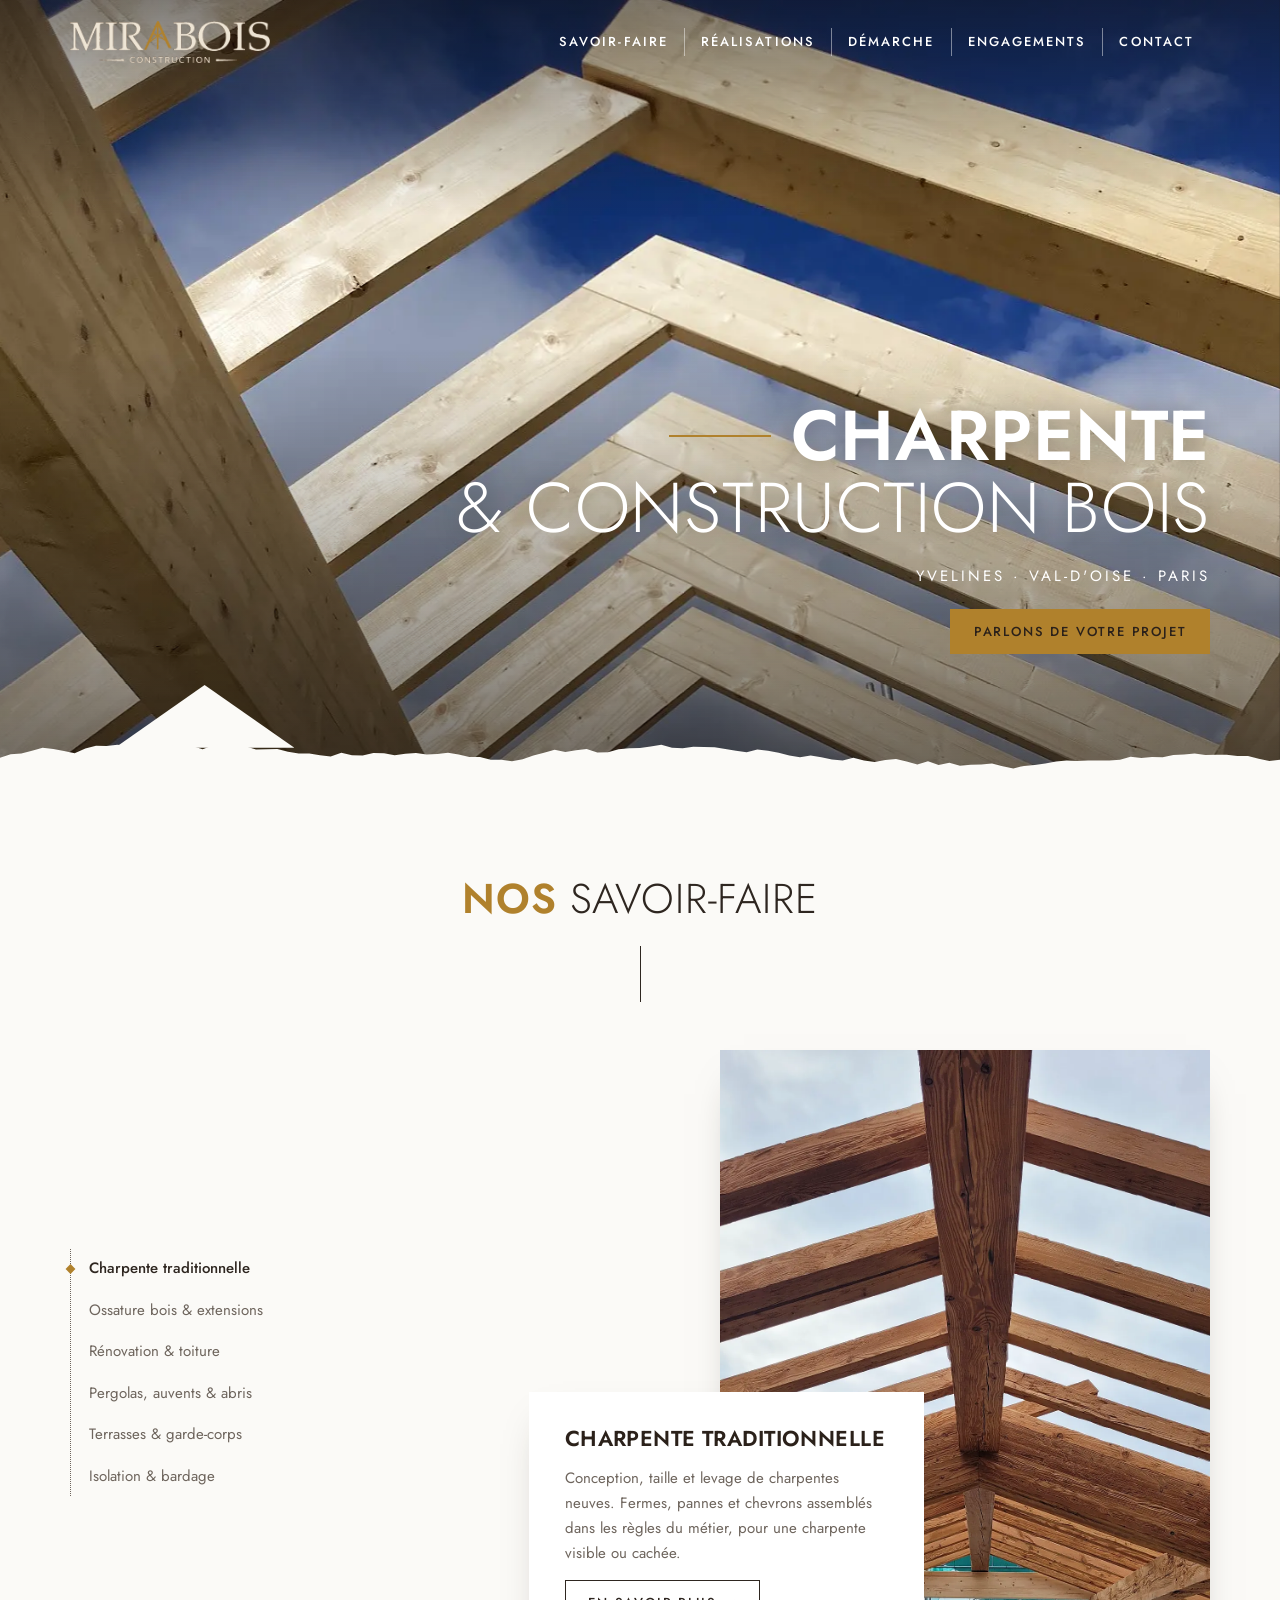
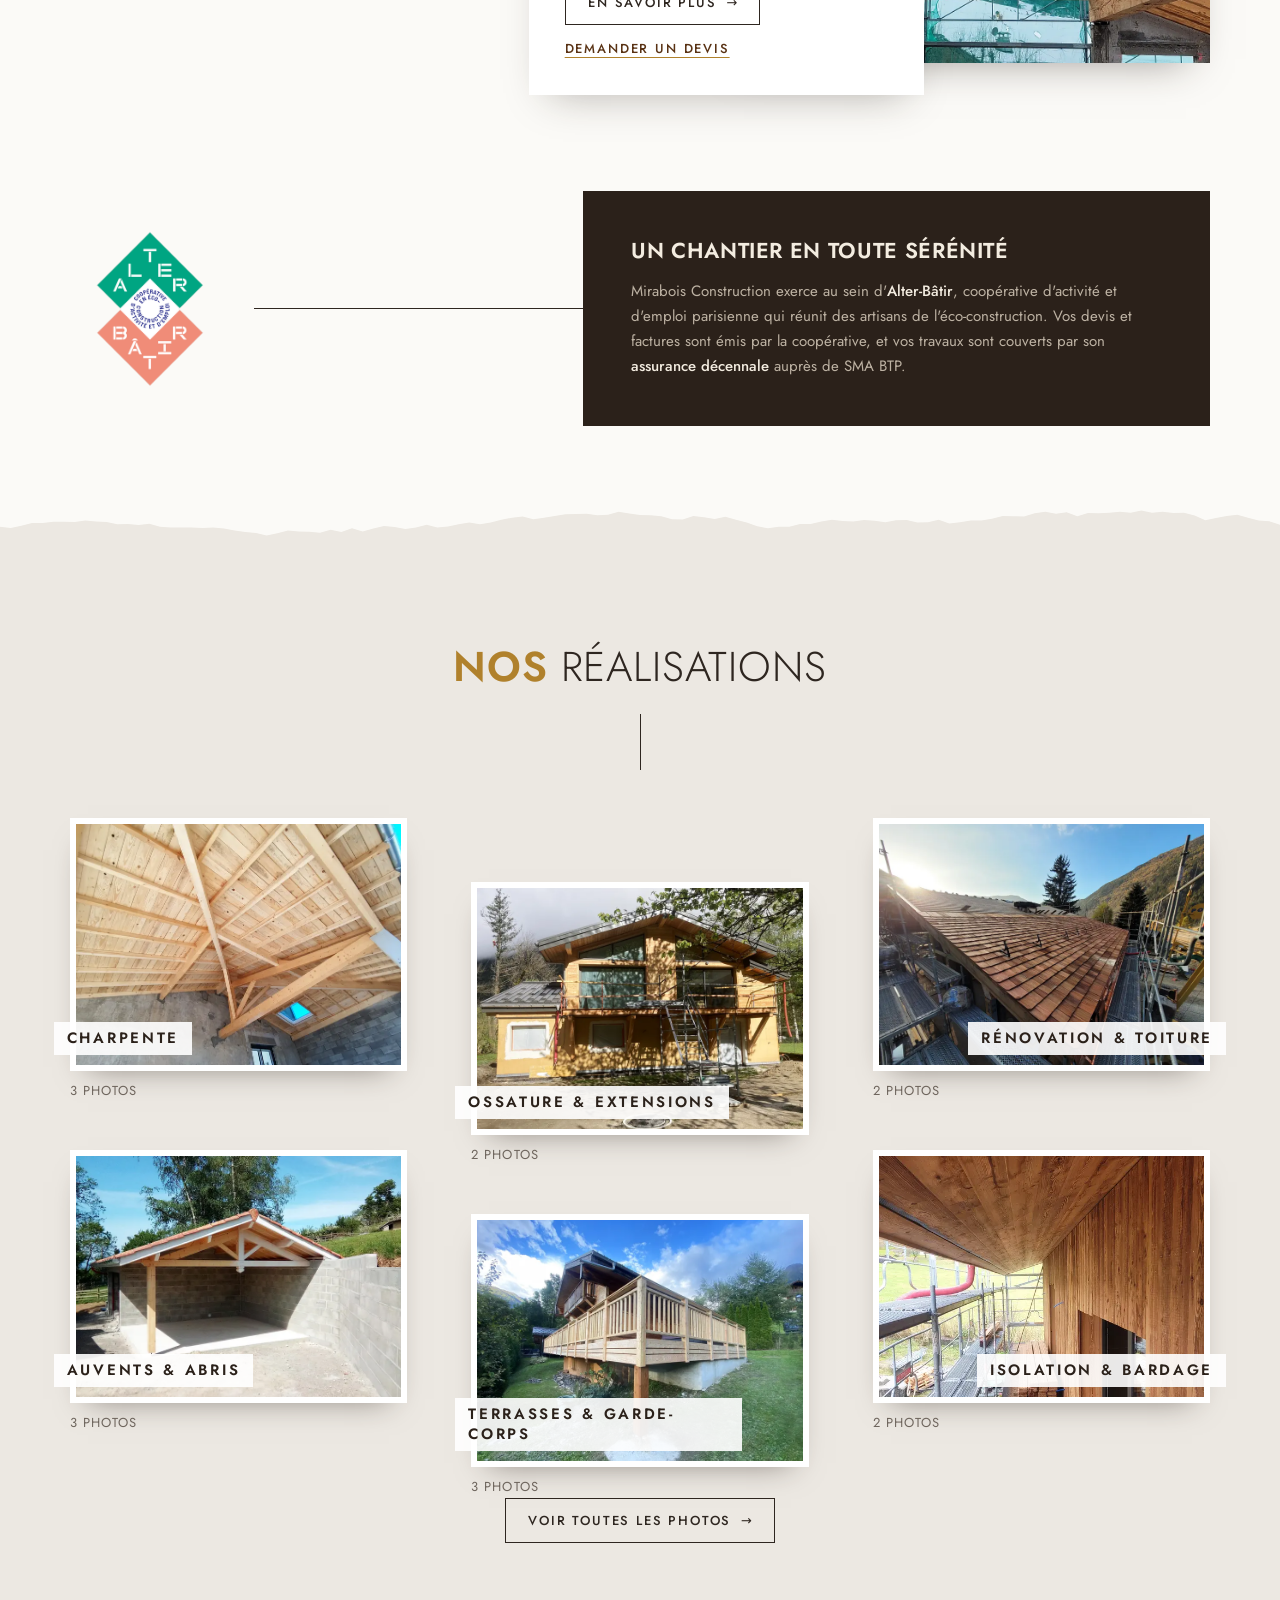
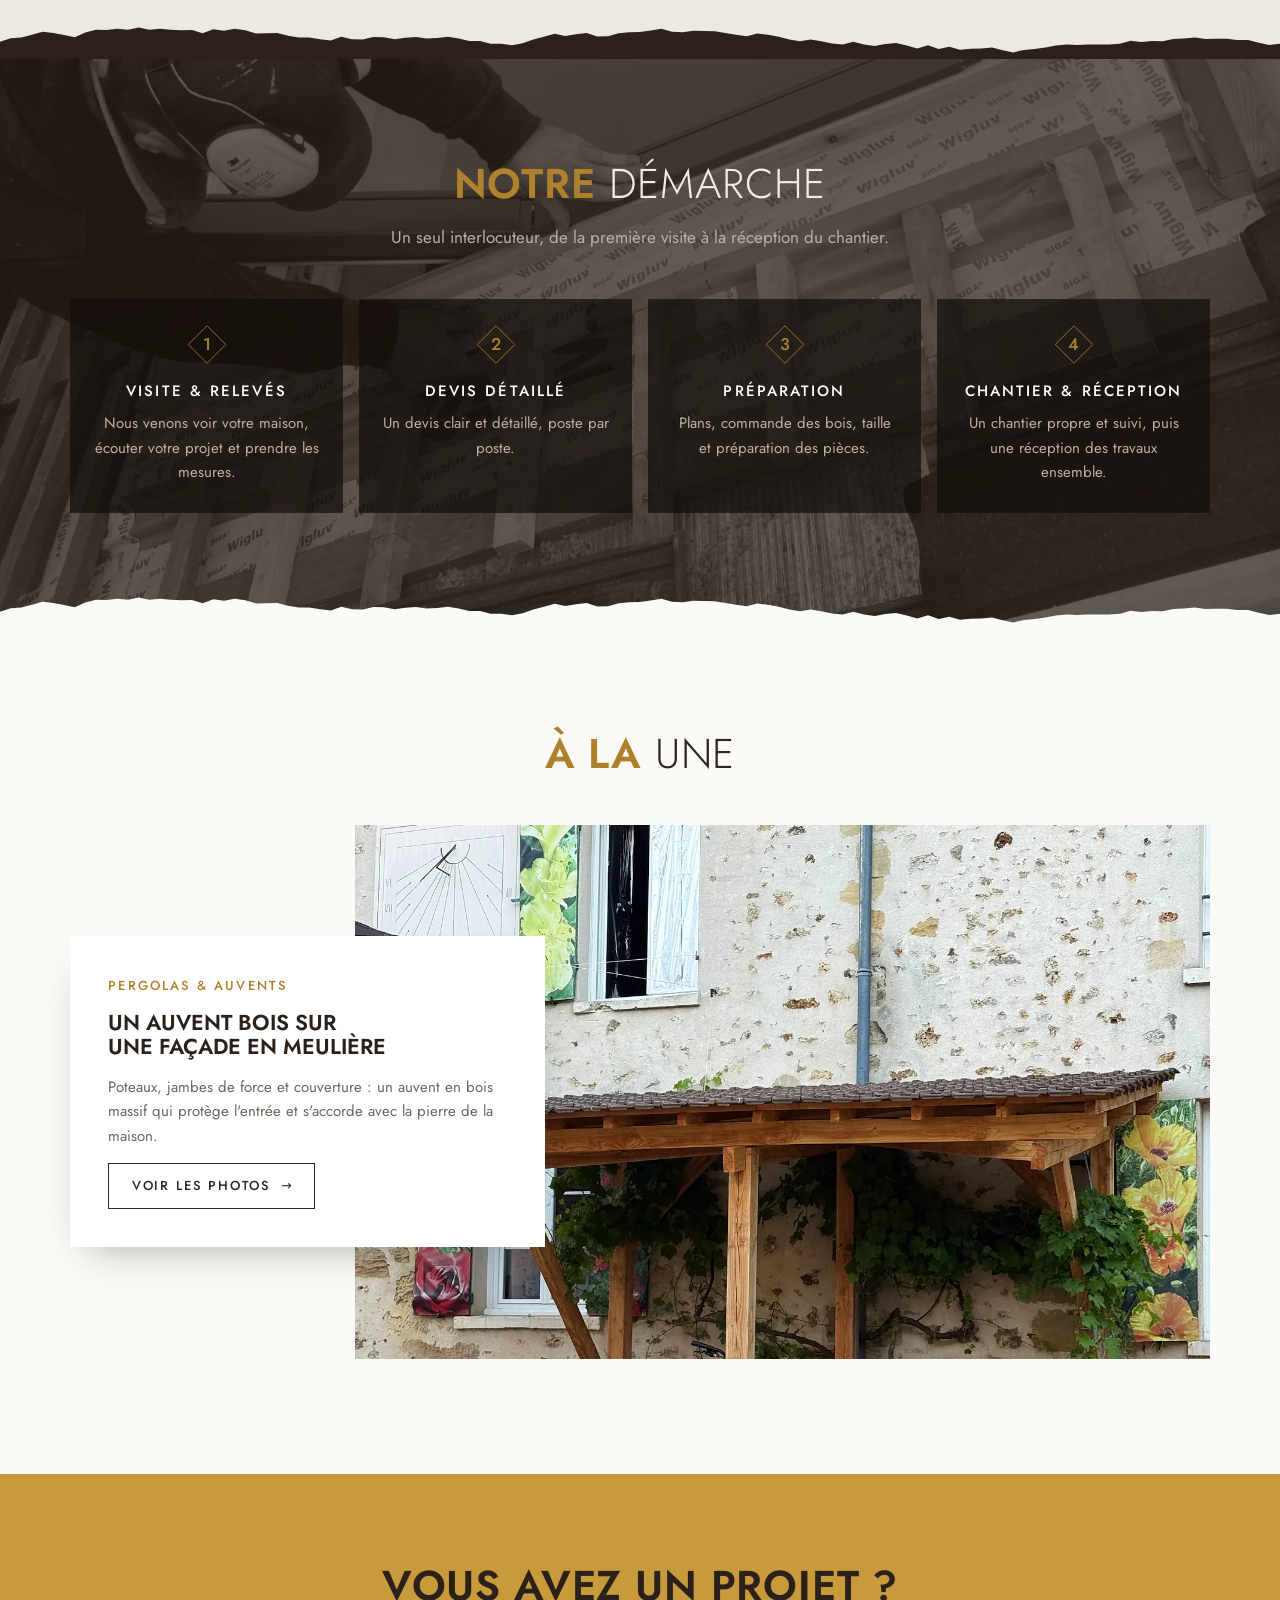
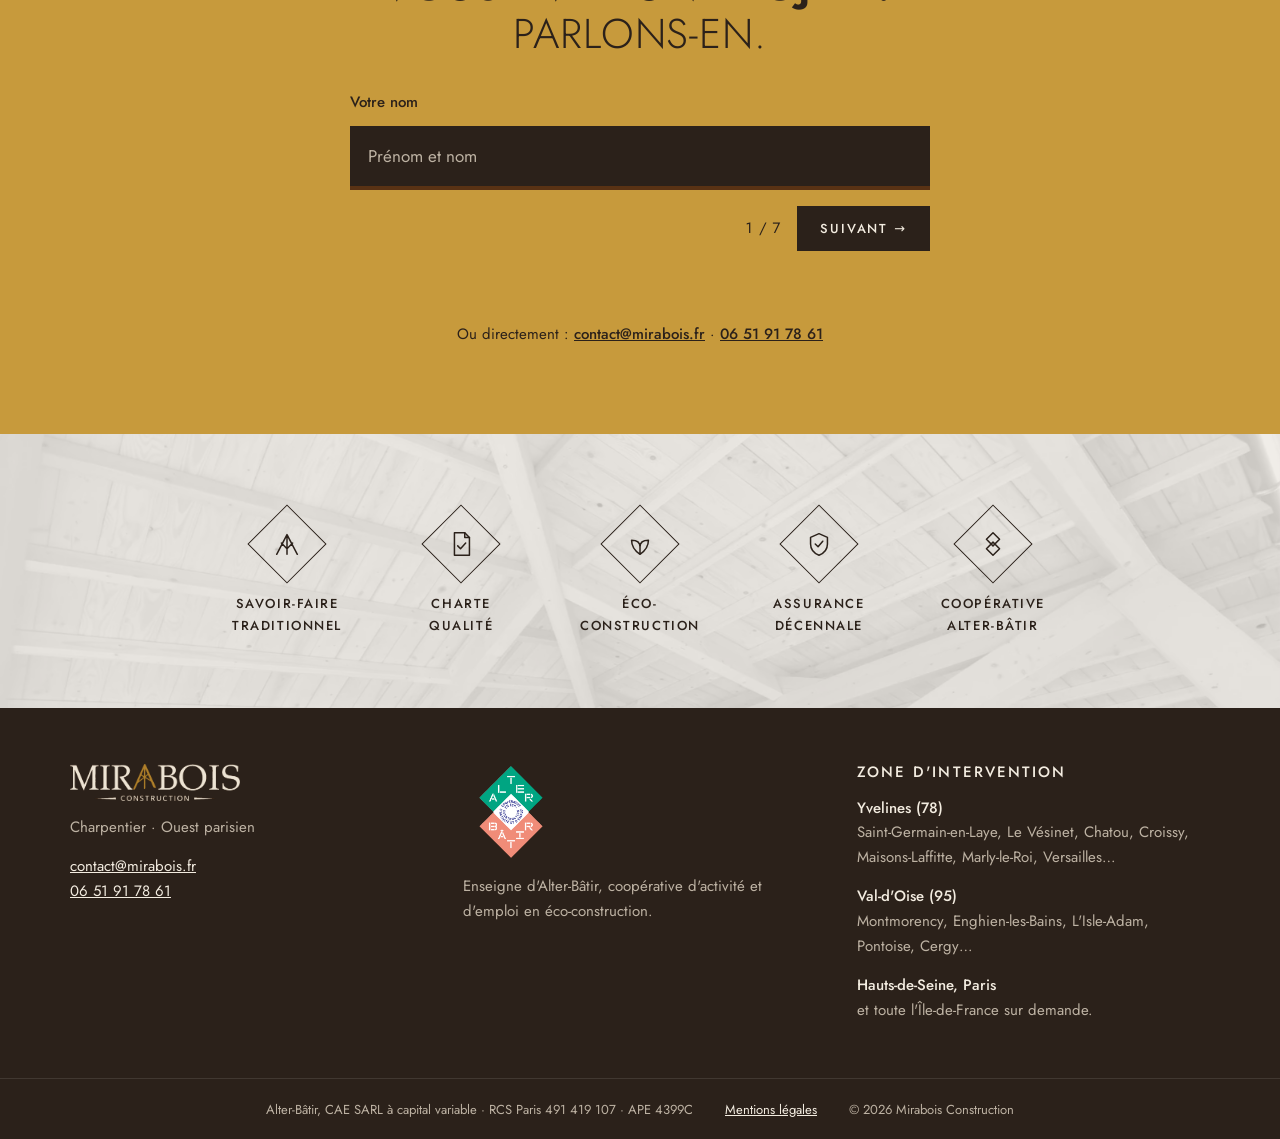
==== commit 6c5e05a4: "Devis : « clair et détaillé, poste par poste » (sans mention du choix des bois) Co-Authored-By: Clau" ====
--- a/index.html
+++ b/index.html
@@ -198,7 +198,7 @@
       <p class="intro-clair">Un seul interlocuteur, de la première visite à la réception du chantier.</p>
       <ol class="etapes">
         <li><h3>Visite &amp; relevés</h3><p>Nous venons voir votre maison, écouter votre projet et prendre les mesures.</p></li>
-        <li><h3>Devis détaillé</h3><p>Un devis clair, poste par poste, avec le choix des bois expliqué.</p></li>
+        <li><h3>Devis détaillé</h3><p>Un devis clair et détaillé, poste par poste.</p></li>
         <li><h3>Préparation</h3><p>Plans, commande des bois, taille et préparation des pièces.</p></li>
         <li><h3>Chantier &amp; réception</h3><p>Un chantier propre et suivi, puis une réception des travaux ensemble.</p></li>
       </ol>
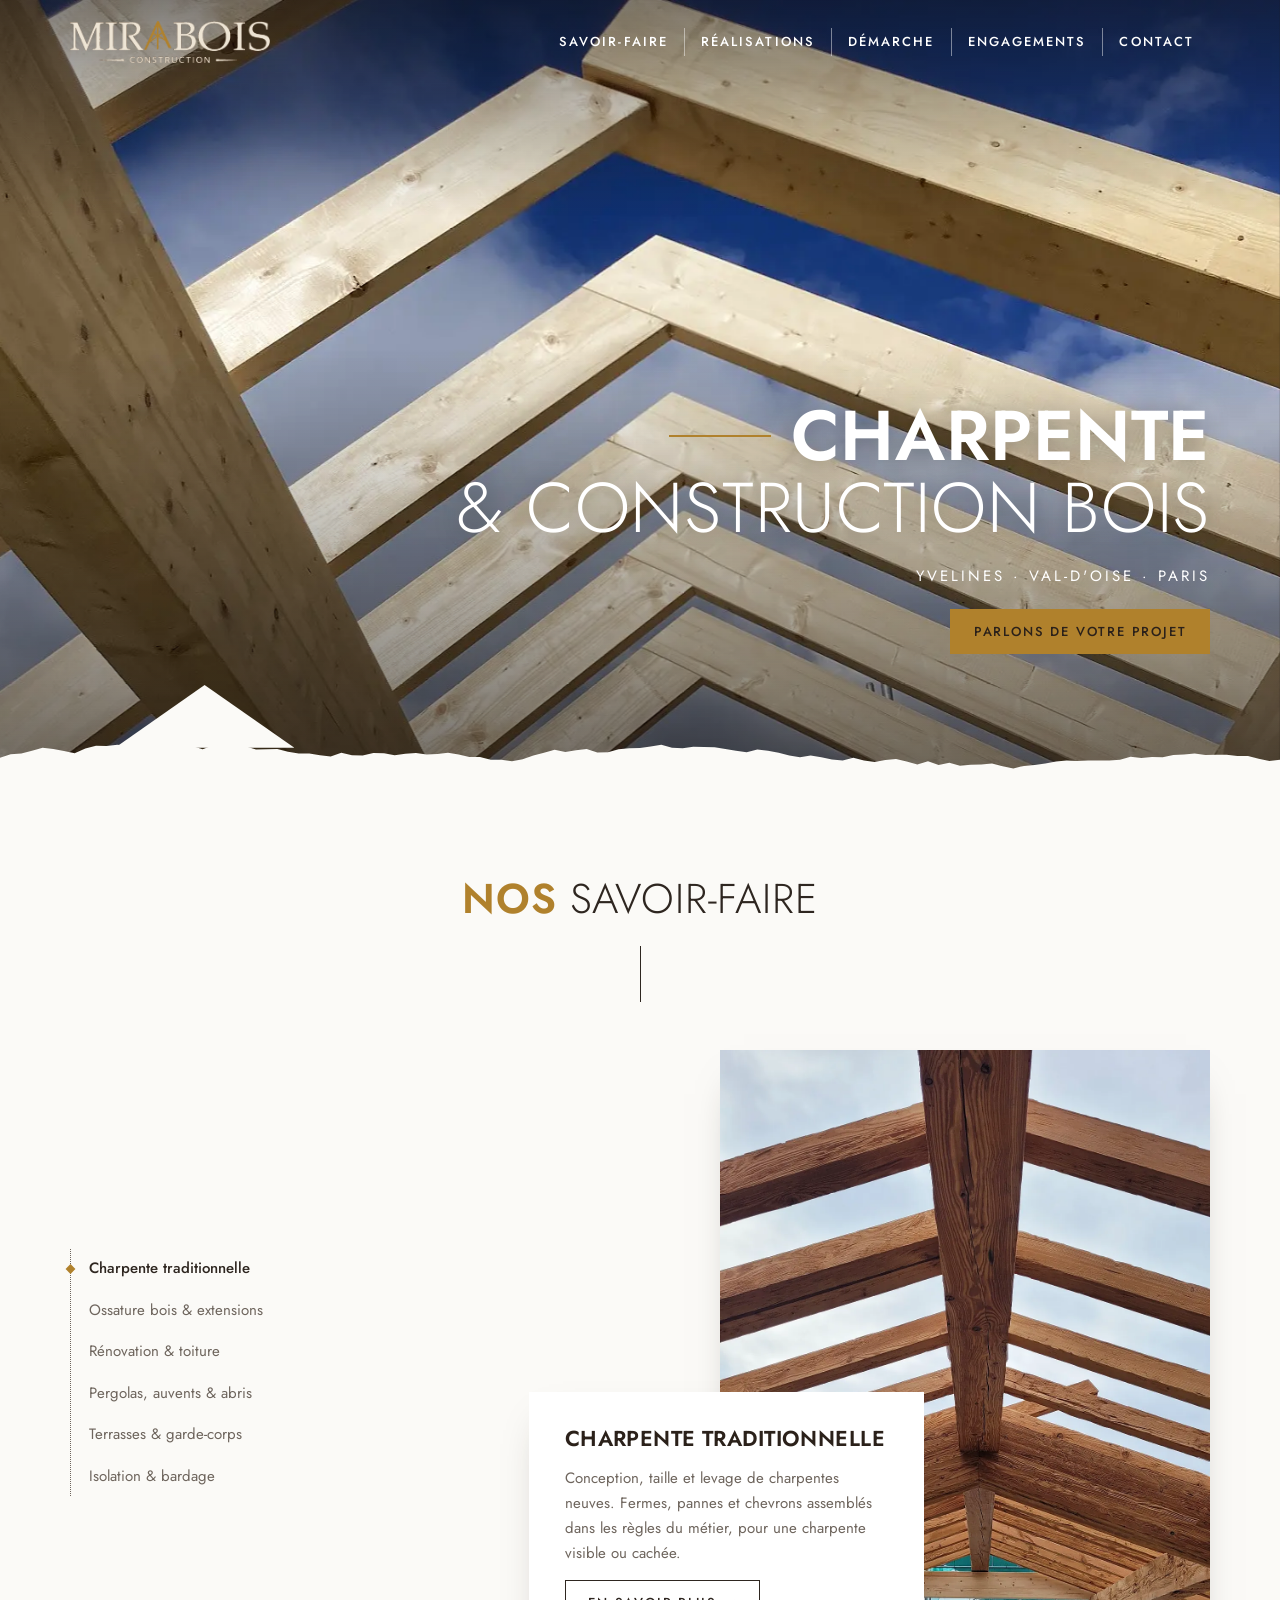
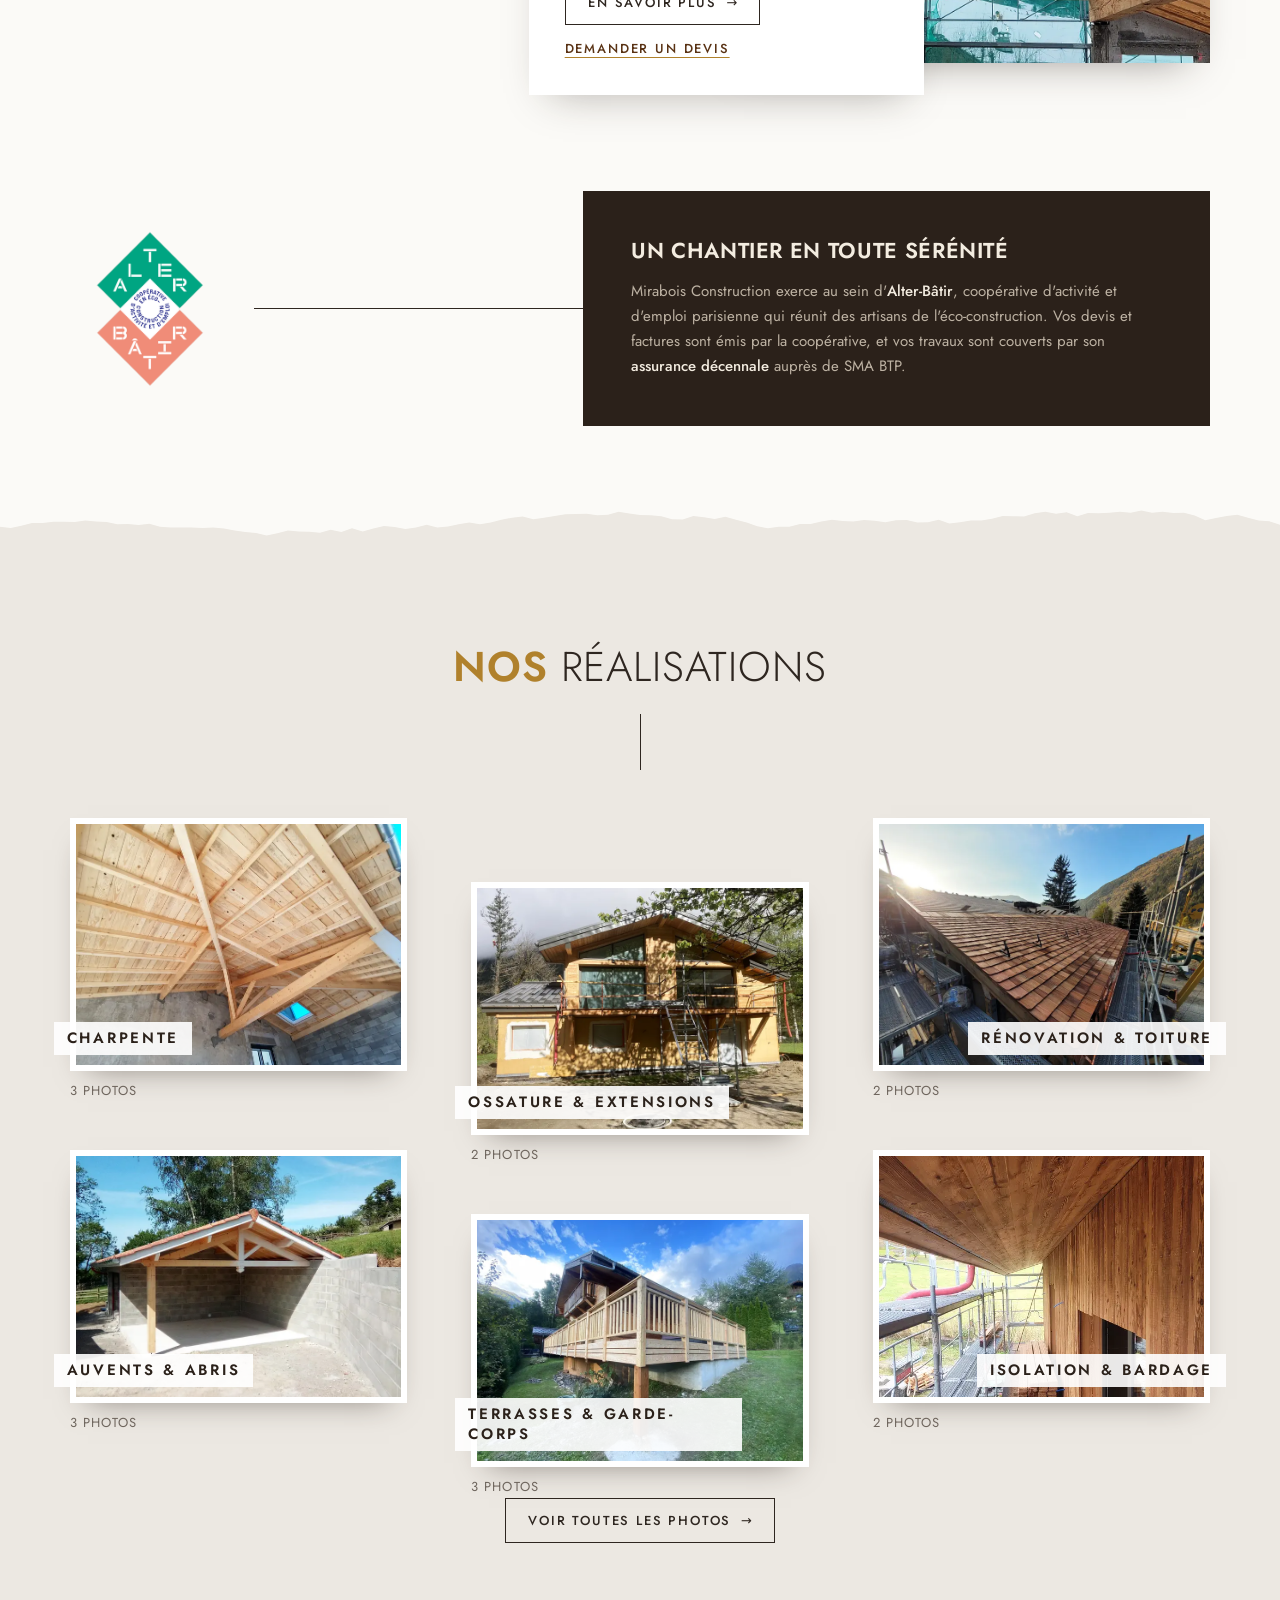
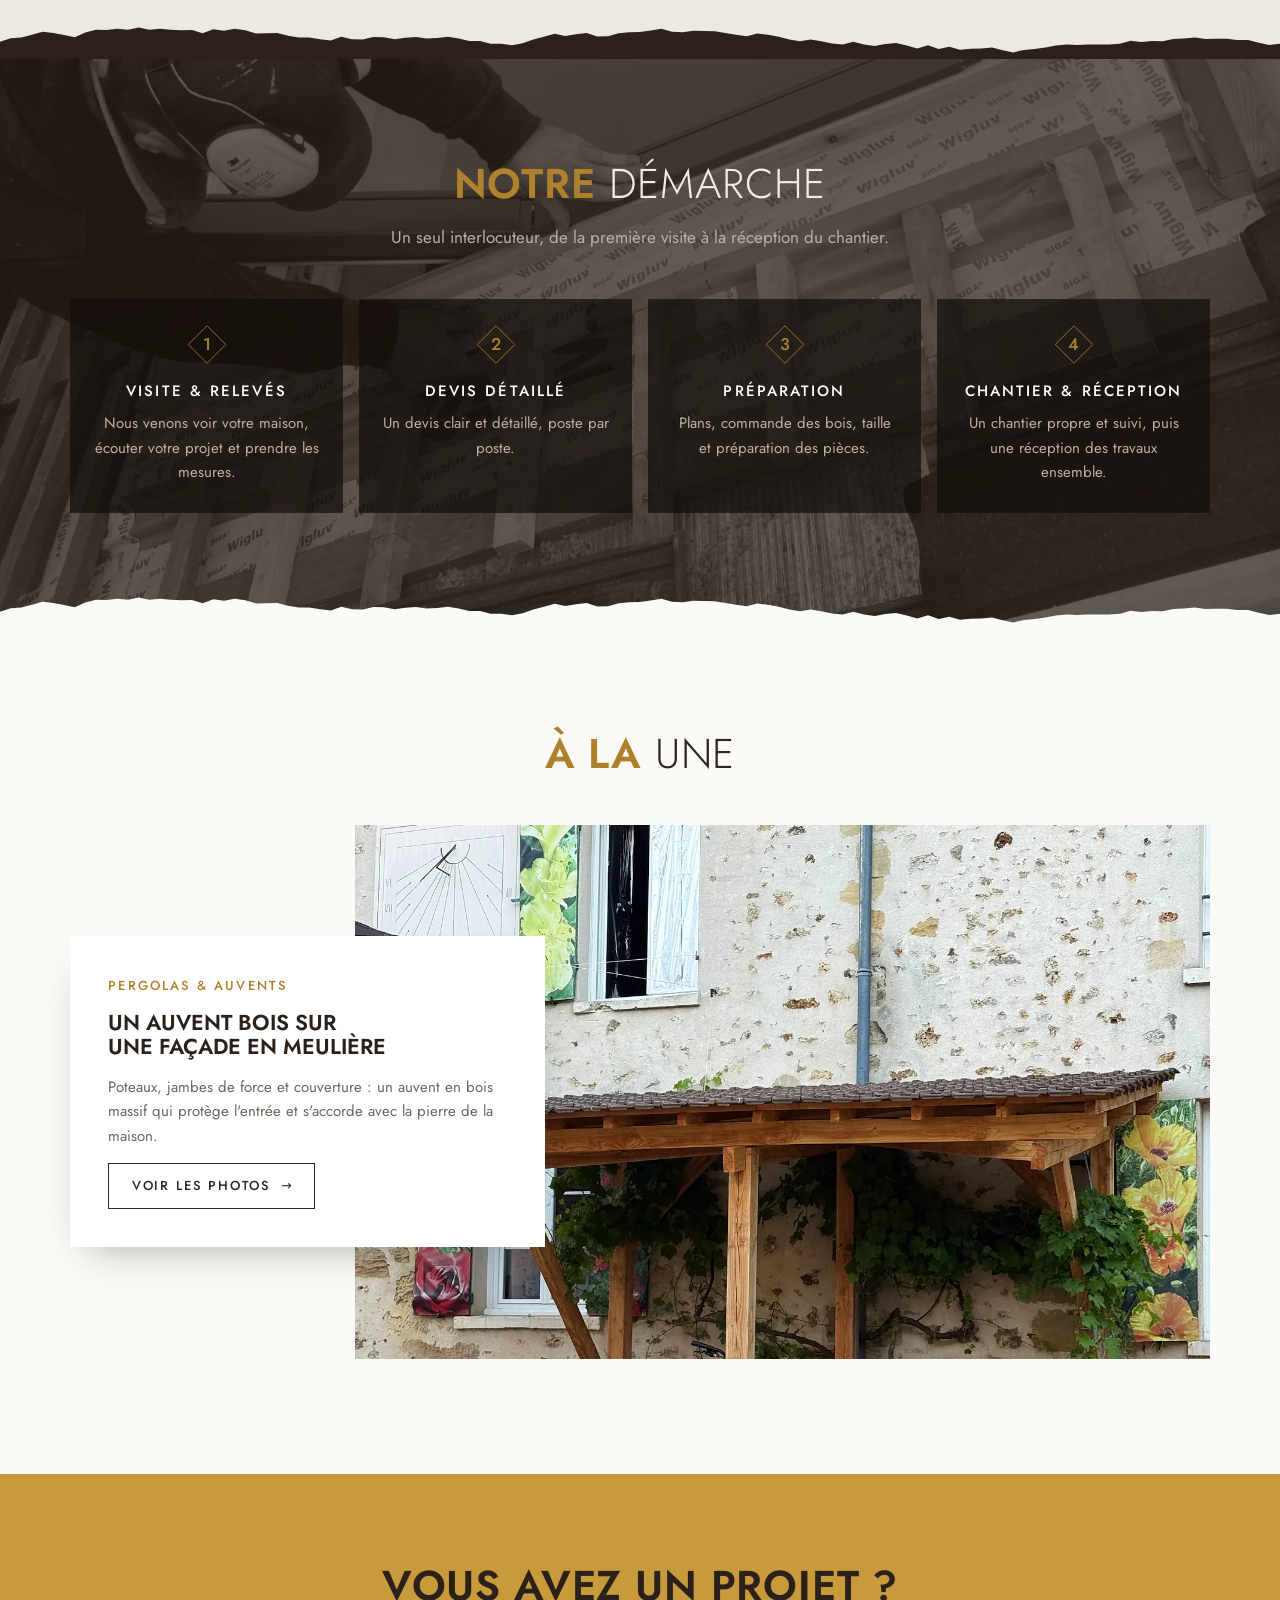
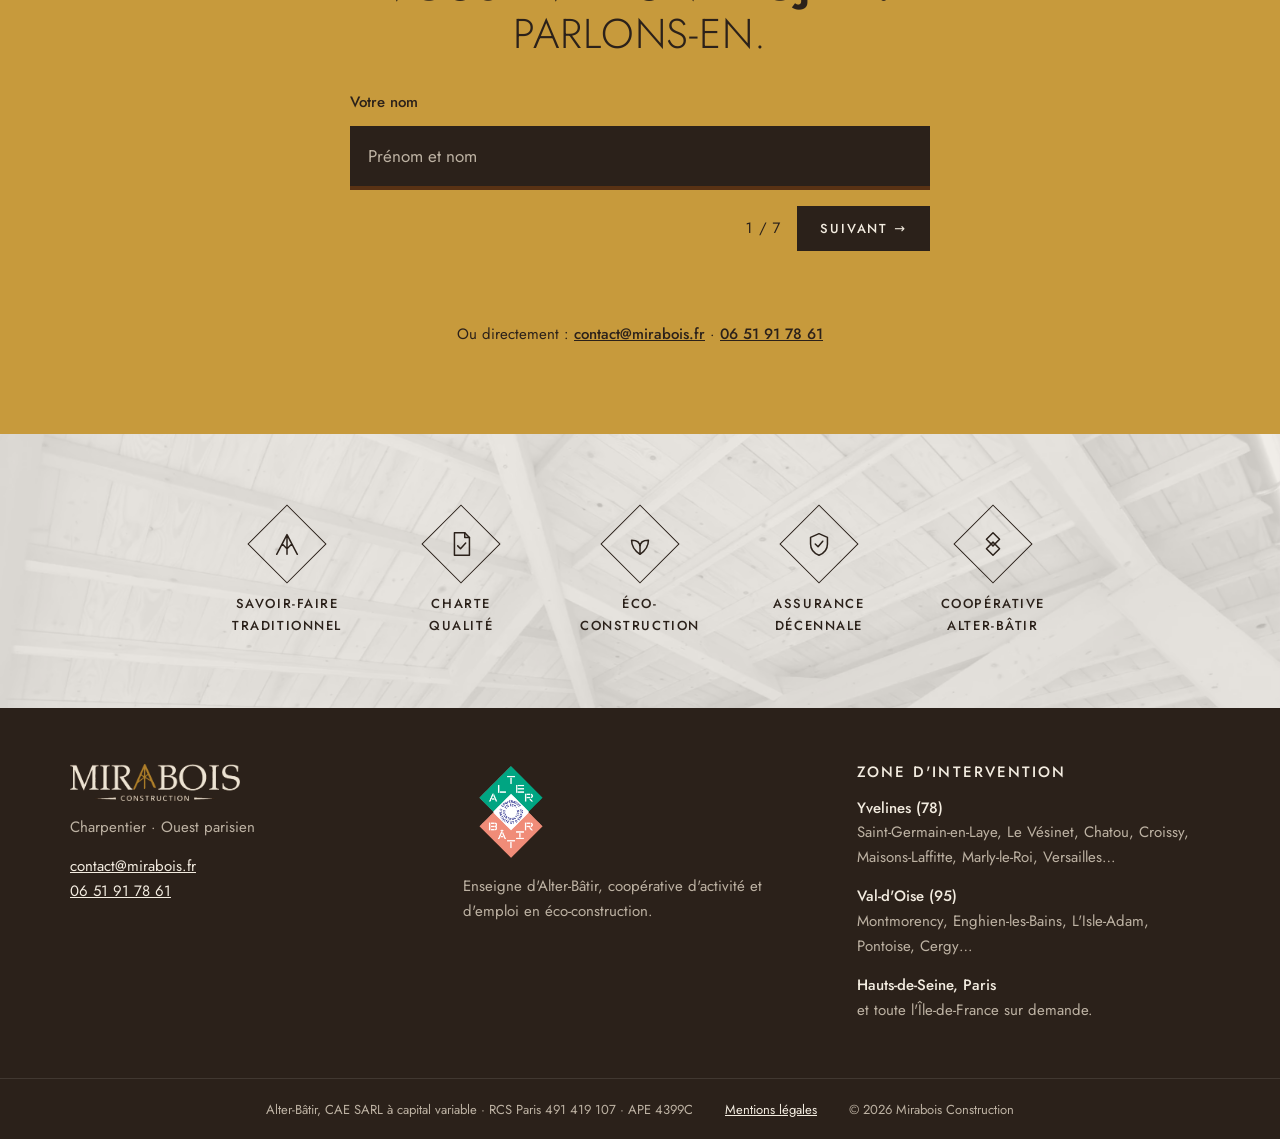
==== commit a5335091: "Icône savoir-faire traditionnel : les barres ne dépassent plus du A Co-Authored-By: Claude Opus 5.5 " ====
--- a/index.html
+++ b/index.html
@@ -33,7 +33,7 @@
 <link rel="preconnect" href="https://fonts.googleapis.com">
 <link rel="preconnect" href="https://fonts.gstatic.com" crossorigin>
 <link rel="stylesheet" href="https://fonts.googleapis.com/css2?family=Jost:wght@300;400;500;600&display=swap">
-<link rel="stylesheet" href="assets/css/style.css?v=20261125f">
+<link rel="stylesheet" href="assets/css/style.css?v=20261125g">
 </head>
 <body>
 
@@ -295,7 +295,7 @@
   <section class="engagements" id="engagements" aria-label="Nos engagements">
     <img class="bande-fond" data-parallaxe="0.18" src="assets/img/charpente-nb.webp" alt="" width="1600" height="898" loading="lazy">
     <ul class="conteneur engagements-liste">
-      <li><span class="losange"><svg viewBox="0 0 32 32"><path d="M5 27 16 6l11 21M16 6v21M16 21l-6-6M16 21l6-6"/></svg></span>Savoir-faire<br>traditionnel</li>
+      <li><span class="losange"><svg viewBox="0 0 32 32"><path d="M5 27 16 6l11 21M16 6v21M16 21l-5.1-5.1M16 21l5.1-5.1"/></svg></span>Savoir-faire<br>traditionnel</li>
       <li><span class="losange"><svg viewBox="0 0 32 32"><path d="M9 4h11l5 5v19H9z"/><path d="M20 4v5h5"/><path d="M12.5 18l3 3 5.5-6"/></svg></span>Charte<br>qualité</li>
       <li><span class="losange"><svg viewBox="0 0 32 32"><path d="M16 27c-6-4-9-9-9-15 6 0 9 3 9 7 0-4 3-7 9-7 0 6-3 11-9 15zM16 19v8"/></svg></span>Éco-<br>construction</li>
       <li><span class="losange"><svg viewBox="0 0 32 32"><path d="M16 5l9 4v7c0 6-4 10-9 12-5-2-9-6-9-12V9z"/><path d="M12 16l3 3 5-6"/></svg></span>Assurance<br>décennale</li>
@@ -330,7 +330,7 @@
 
 <a class="haut" href="#" aria-label="Revenir en haut de la page"><svg viewBox="0 0 24 24" aria-hidden="true"><path d="M12 19V5M5 12l7-7 7 7"/></svg></a>
 
-<script src="assets/js/main.js?v=20261125f"></script>
+<script src="assets/js/main.js?v=20261125g"></script>
 
 </body>
 </html>
--- a/assets/css/style.css
+++ b/assets/css/style.css
@@ -105,10 +105,21 @@
 .logo .logo-fonce { position: absolute; inset: 0; opacity: 0; }
 .nav ul { list-style: none; display: flex; margin: 0; padding: 0; }
 .nav li + li { border-left: 1px solid rgba(255,255,255,.45); }
-.nav a { display: block; padding: .2rem 1rem; text-decoration: none; font-size: var(--t-xs); letter-spacing: .16em; text-transform: uppercase; color: #fff; font-weight: 500; }
+.nav a { display: block; padding: .2rem 1rem; white-space: nowrap; text-decoration: none; font-size: var(--t-xs); letter-spacing: .16em; text-transform: uppercase; color: #fff; font-weight: 500; }
 .nav a:hover { color: var(--or); }
 .burger { display: none; background: none; border: 0; padding: .5rem; cursor: pointer; color: #fff; }
 .burger svg { width: 30px; height: 30px; }
+
+/* Écrans d’ordinateur étroits ou zoomés : le menu tient sur une ligne */
+@media (min-width: 881px) and (max-width: 1180px) {
+  .nav a { padding: .2rem .65rem; letter-spacing: .1em; }
+  .logo { width: 170px; }
+}
+/* Écrans d’ordinateur peu hauts : titre plus compact */
+@media (min-width: 681px) and (max-height: 720px) {
+  :root { --t-hero: clamp(2rem, 1rem + 3.4vw, 3.6rem); }
+  .hero .hero-contenu { padding-bottom: 4.5rem; gap: 1rem; }
+}
 
 .entete.defile { background: var(--papier); box-shadow: 0 1px 0 var(--filet); }
 .entete.defile .logo-clair { opacity: 0; }
@@ -119,10 +130,10 @@
 .entete.defile .burger { color: var(--brou); }
 
 /* Héro */
-.hero { position: relative; height: clamp(520px, 86vh, 780px); background: var(--noyer); color: #fff; overflow: hidden; }
+.hero { position: relative; min-height: clamp(520px, 86vh, 780px); background: var(--noyer); color: #fff; overflow: hidden; }
 .hero-fond { position: absolute; inset: 0; width: 100%; height: 100%; object-fit: cover; will-change: transform; }
 .hero::after { content: ""; position: absolute; inset: 0; background: linear-gradient(180deg, rgba(20,14,10,.55) 0%, rgba(20,14,10,0) 28%, rgba(20,14,10,0) 45%, rgba(20,14,10,.6) 100%); }
-.hero-contenu { position: relative; z-index: 2; height: 100%; display: flex; flex-direction: column; justify-content: flex-end; align-items: flex-end; text-align: right; gap: 1.25rem; padding-bottom: clamp(5rem, 10vw, 7.5rem); }
+.hero-contenu { position: relative; z-index: 2; min-height: inherit; padding-top: 110px; display: flex; flex-direction: column; justify-content: flex-end; align-items: flex-end; text-align: right; gap: 1.25rem; padding-bottom: clamp(5rem, 10vw, 7.5rem); }
 .hero-slogan { font-size: var(--t-hero); text-transform: uppercase; line-height: 1.02; letter-spacing: .01em; font-weight: 300; display: grid; justify-items: end; text-shadow: 0 2px 24px rgba(0,0,0,.35); }
 .hero-slogan span:first-child { font-weight: 600; display: flex; align-items: center; gap: 1.2rem; }
 .hero-slogan span:first-child::before { content: ""; width: clamp(40px, 8vw, 120px); height: 2px; background: var(--or); }
@@ -292,7 +303,7 @@
 .haut svg { width: 24px; height: 24px; transform: rotate(-45deg); fill: none; stroke: currentColor; stroke-width: 1.8; stroke-linecap: round; stroke-linejoin: round; }
 
 /* Pages savoir-faire */
-.hero-page { height: clamp(400px, 64vh, 580px); }
+.hero-page { min-height: clamp(400px, 64vh, 580px); }
 .hero-page .hero-contenu { align-items: flex-start; text-align: left; gap: 1rem; padding-bottom: clamp(4.5rem, 9vw, 6.5rem); }
 .hero-page .hero-slogan { justify-items: start; font-size: clamp(2rem, 1.2rem + 3.4vw, 3.9rem); }
 .hero-page .hero-slogan span:first-child::before { display: none; }
@@ -371,7 +382,7 @@
 
 /* Téléphone */
 @media (max-width: 680px) {
-  .hero { height: clamp(460px, 78vh, 640px); }
+  .hero { min-height: clamp(460px, 78vh, 640px); }
   .hero-contenu { align-items: center; text-align: center; }
   .hero-slogan { justify-items: center; }
   /* Trait doré de part et d'autre de « Charpente » pour garder l'équilibre une fois centré */
@@ -400,7 +411,7 @@
   .une-carte { grid-row: 2; margin: -2.5rem .8rem 0; }
   .choix { grid-template-columns: 1fr; }
   .pied-grille { grid-template-columns: 1fr; }
-  .hero-page { height: clamp(380px, 62vh, 520px); }
+  .hero-page { min-height: clamp(380px, 62vh, 520px); }
   .hero-page .hero-contenu { align-items: center; text-align: center; }
   .hero-page .hero-slogan { justify-items: center; }
   .ariane ol { justify-content: center; }
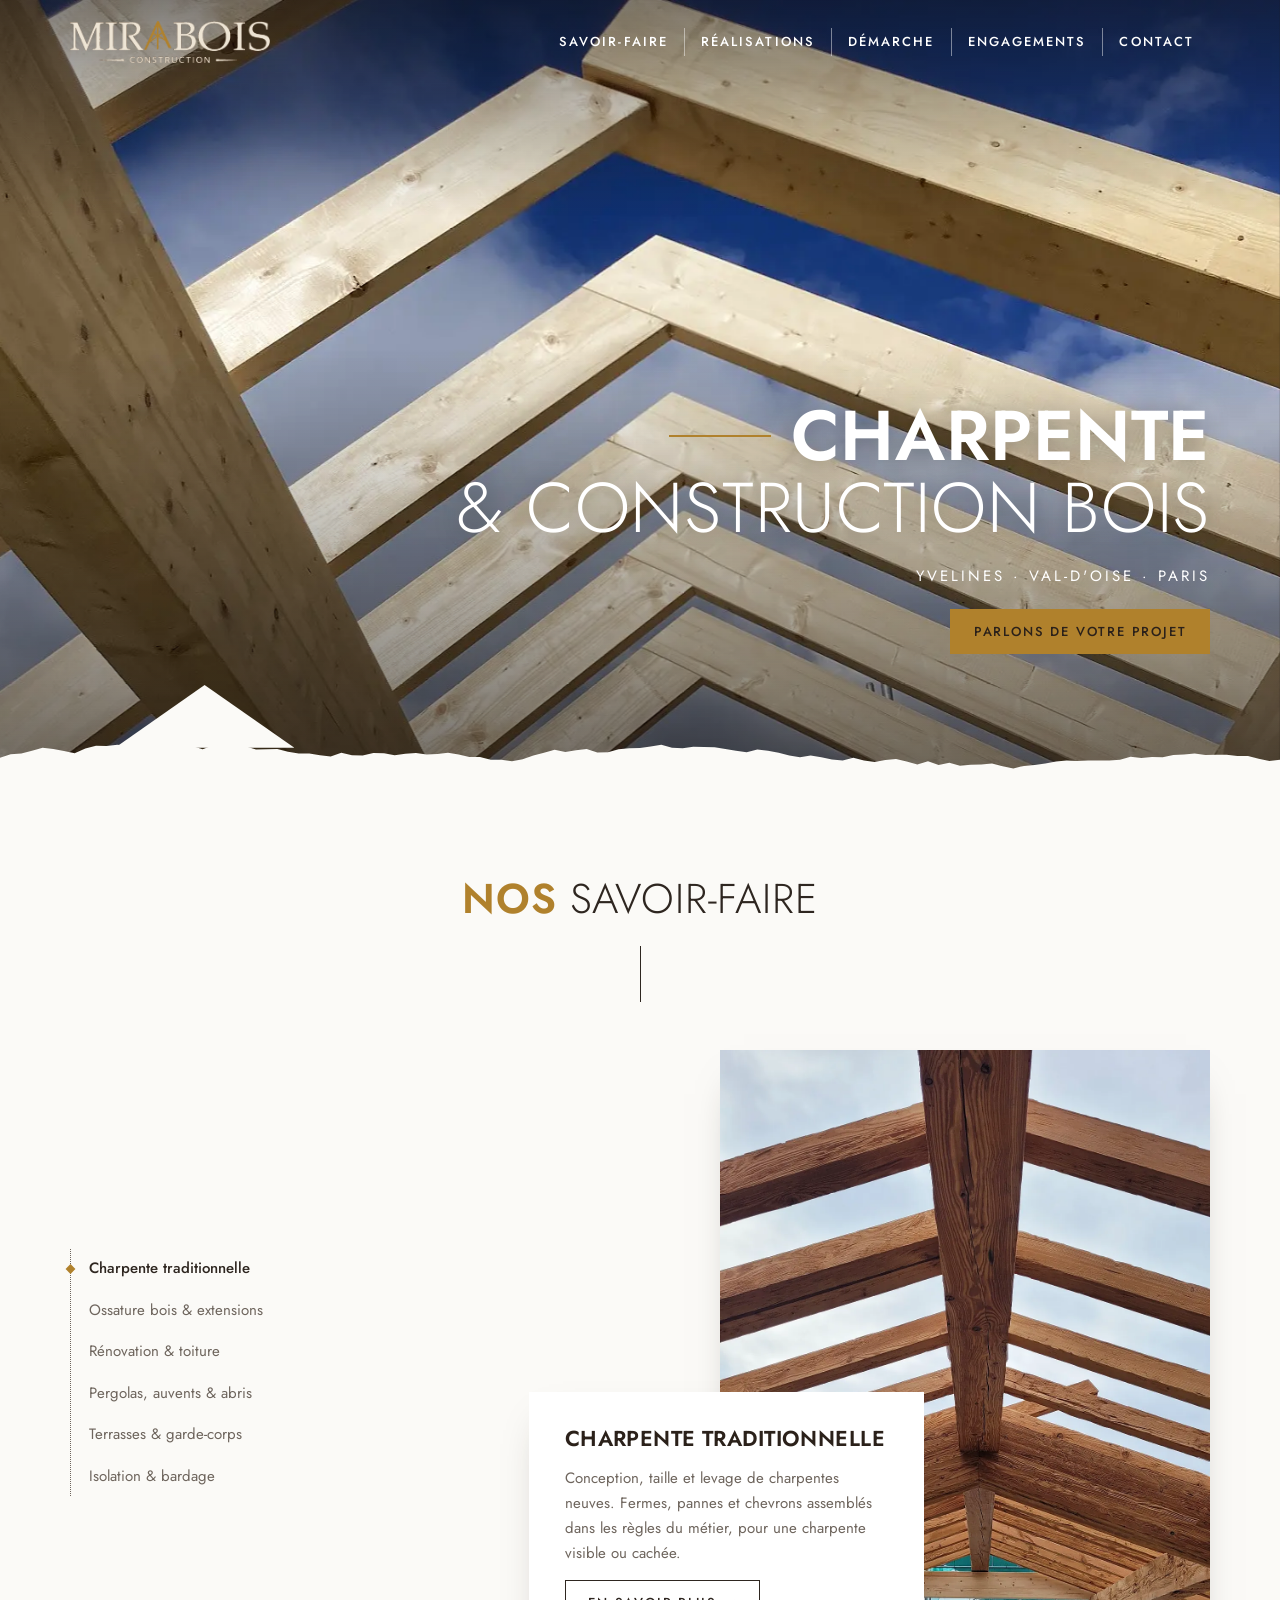
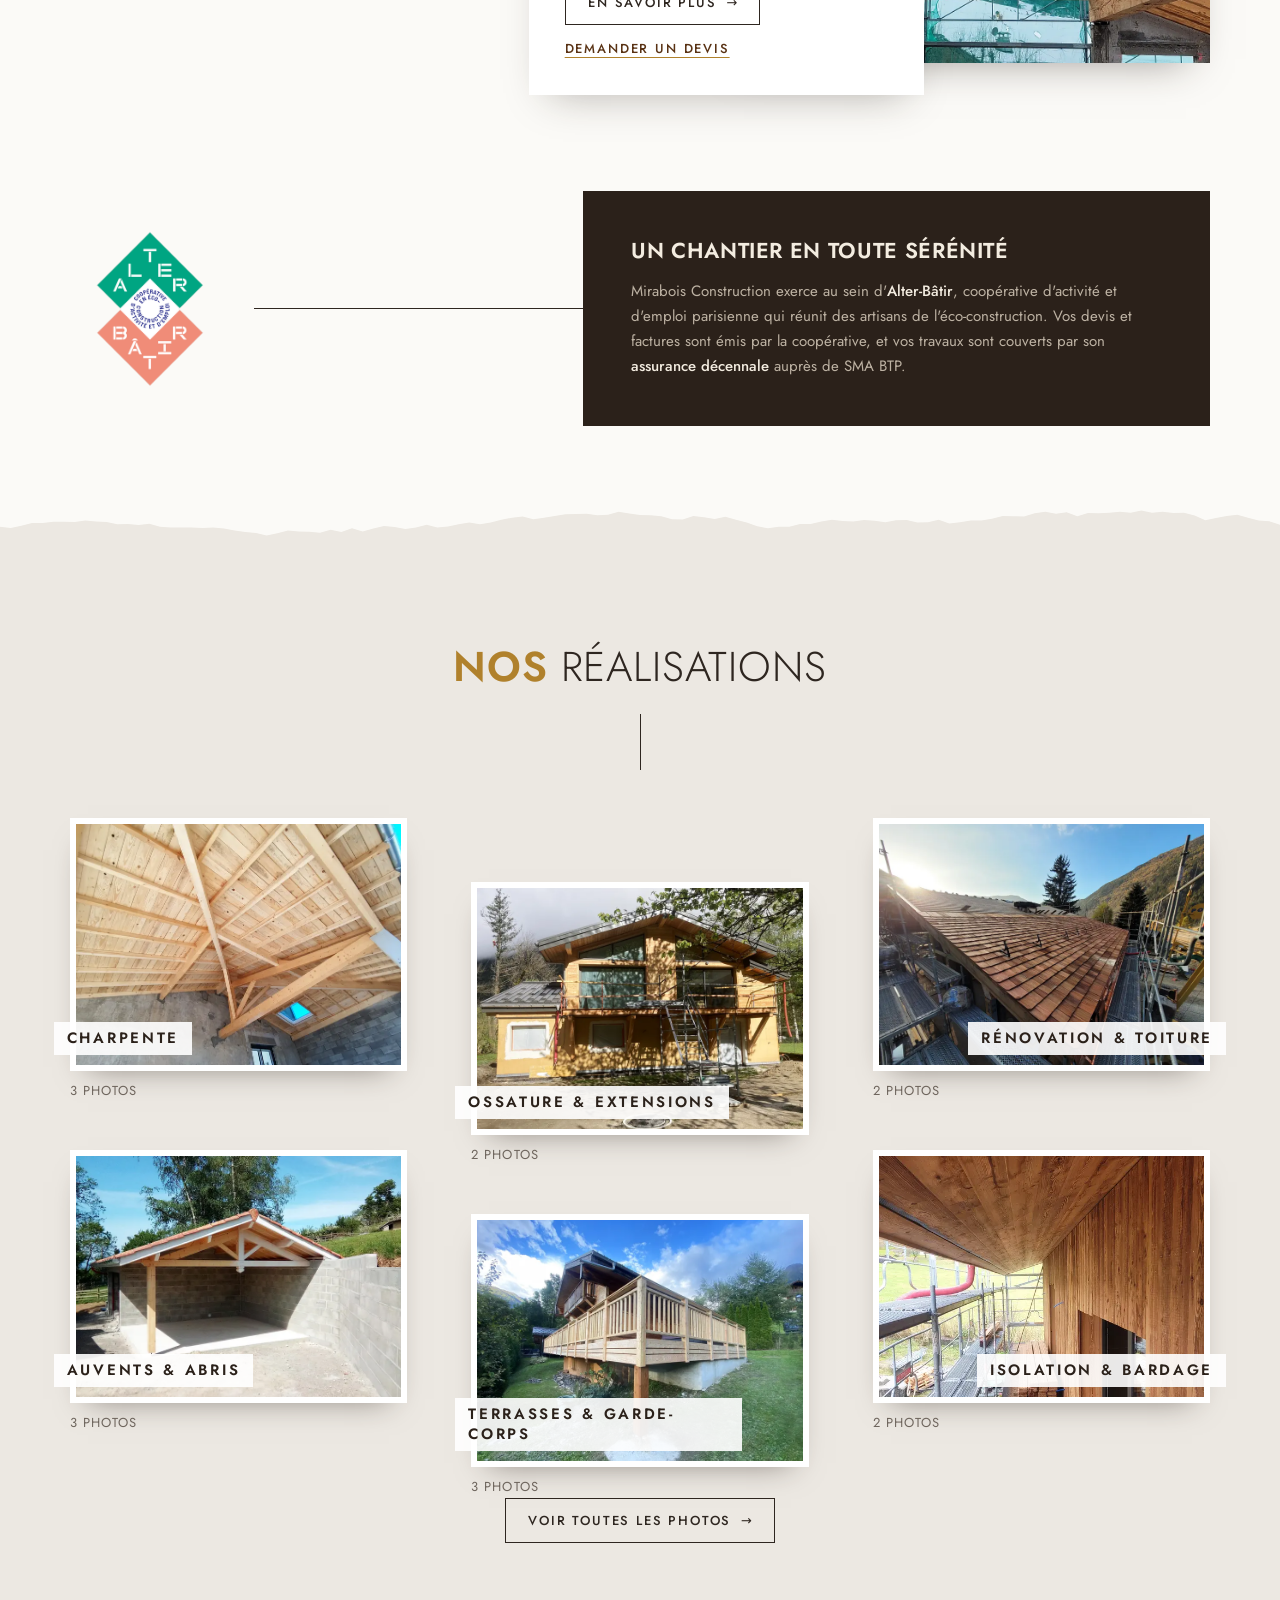
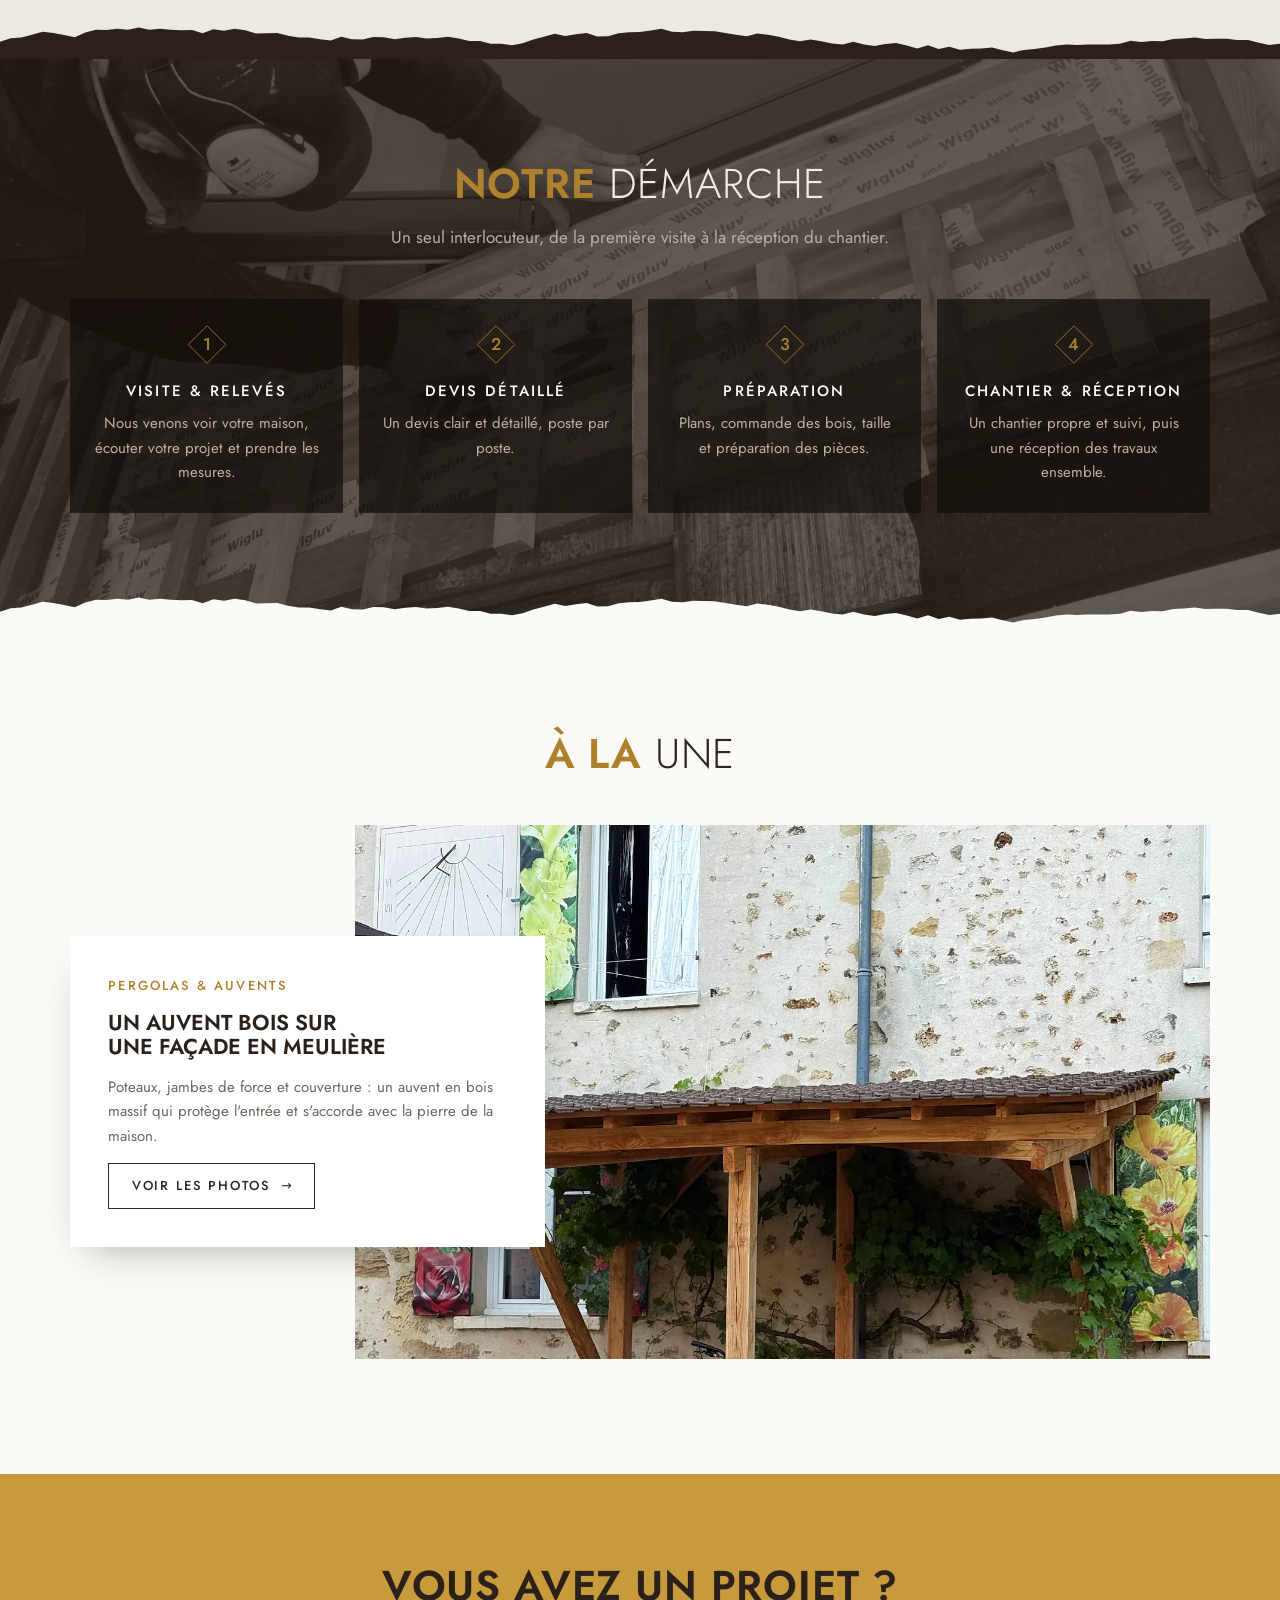
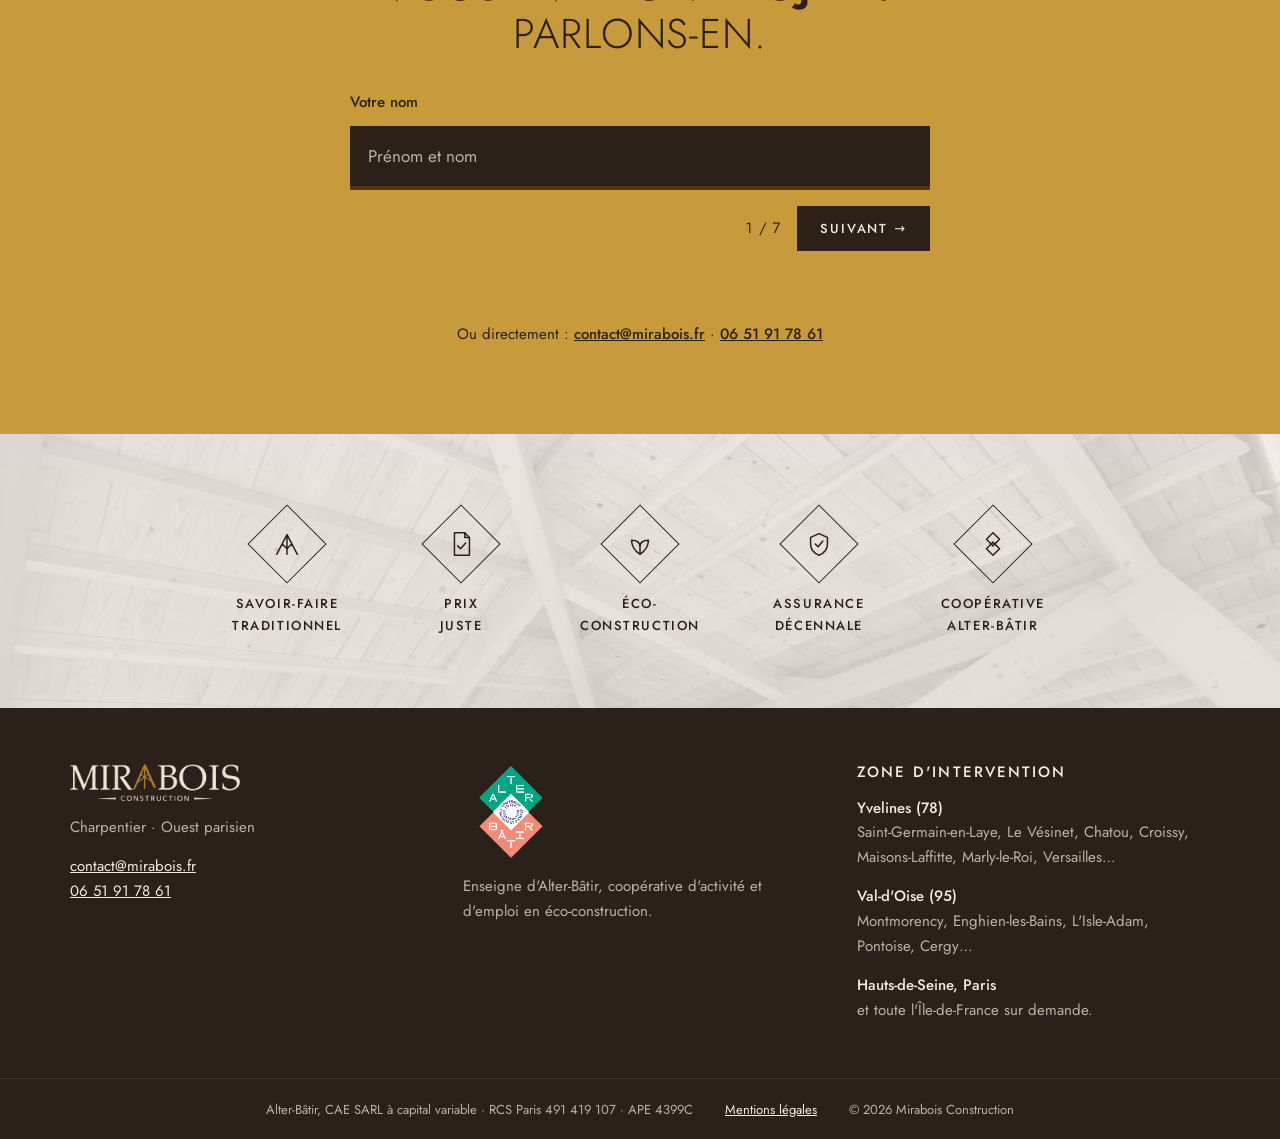
==== commit e6258396: "Engagements : « Prix juste » remplace « Charte qualité » Co-Authored-By: Claude Opus 5.5 <noreply@an" ====
--- a/index.html
+++ b/index.html
@@ -296,7 +296,7 @@
     <img class="bande-fond" data-parallaxe="0.18" src="assets/img/charpente-nb.webp" alt="" width="1600" height="898" loading="lazy">
     <ul class="conteneur engagements-liste">
       <li><span class="losange"><svg viewBox="0 0 32 32"><path d="M5 27 16 6l11 21M16 6v21M16 21l-5.1-5.1M16 21l5.1-5.1"/></svg></span>Savoir-faire<br>traditionnel</li>
-      <li><span class="losange"><svg viewBox="0 0 32 32"><path d="M9 4h11l5 5v19H9z"/><path d="M20 4v5h5"/><path d="M12.5 18l3 3 5.5-6"/></svg></span>Charte<br>qualité</li>
+      <li><span class="losange"><svg viewBox="0 0 32 32"><path d="M9 4h11l5 5v19H9z"/><path d="M20 4v5h5"/><path d="M12.5 18l3 3 5.5-6"/></svg></span>Prix<br>juste</li>
       <li><span class="losange"><svg viewBox="0 0 32 32"><path d="M16 27c-6-4-9-9-9-15 6 0 9 3 9 7 0-4 3-7 9-7 0 6-3 11-9 15zM16 19v8"/></svg></span>Éco-<br>construction</li>
       <li><span class="losange"><svg viewBox="0 0 32 32"><path d="M16 5l9 4v7c0 6-4 10-9 12-5-2-9-6-9-12V9z"/><path d="M12 16l3 3 5-6"/></svg></span>Assurance<br>décennale</li>
       <li><span class="losange"><svg viewBox="0 0 32 32"><path d="M16 4l7 7-7 7-7-7zM16 14l7 7-7 7-7-7z"/></svg></span>Coopérative<br>Alter-Bâtir</li>
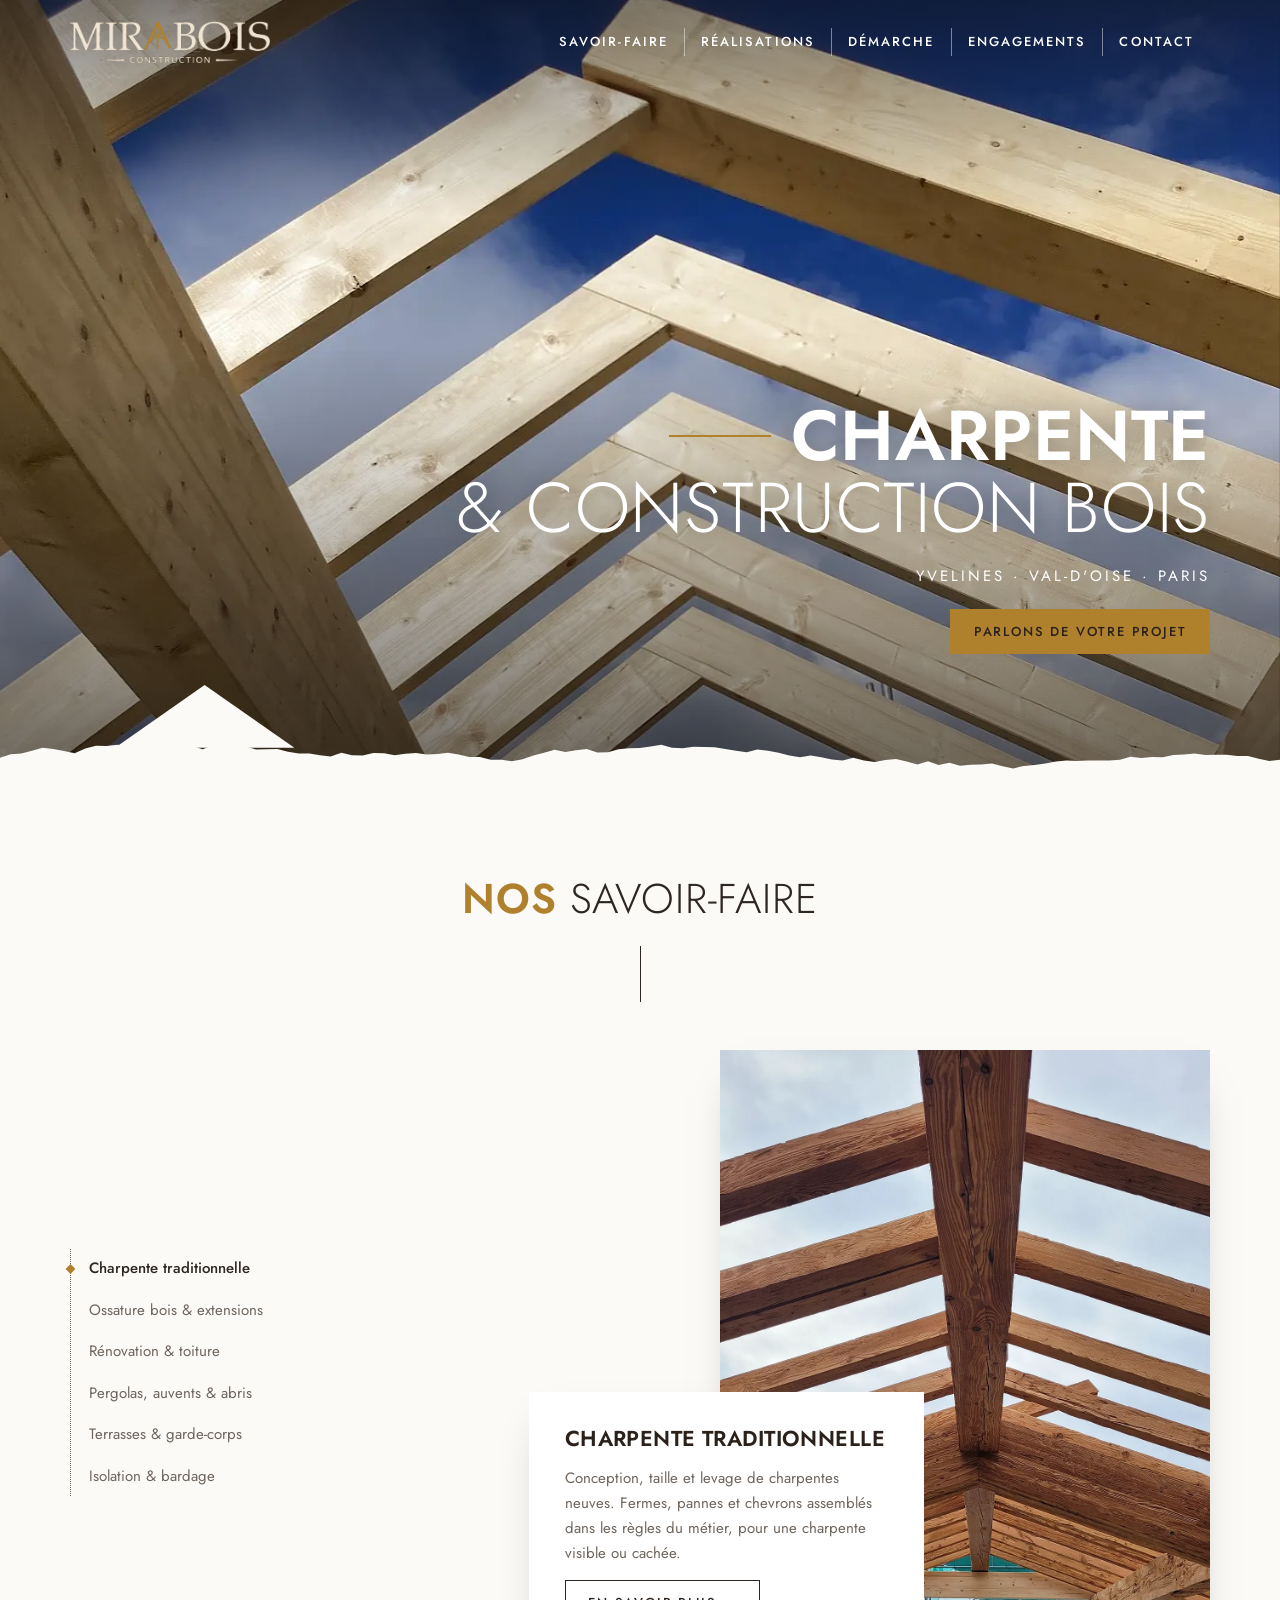
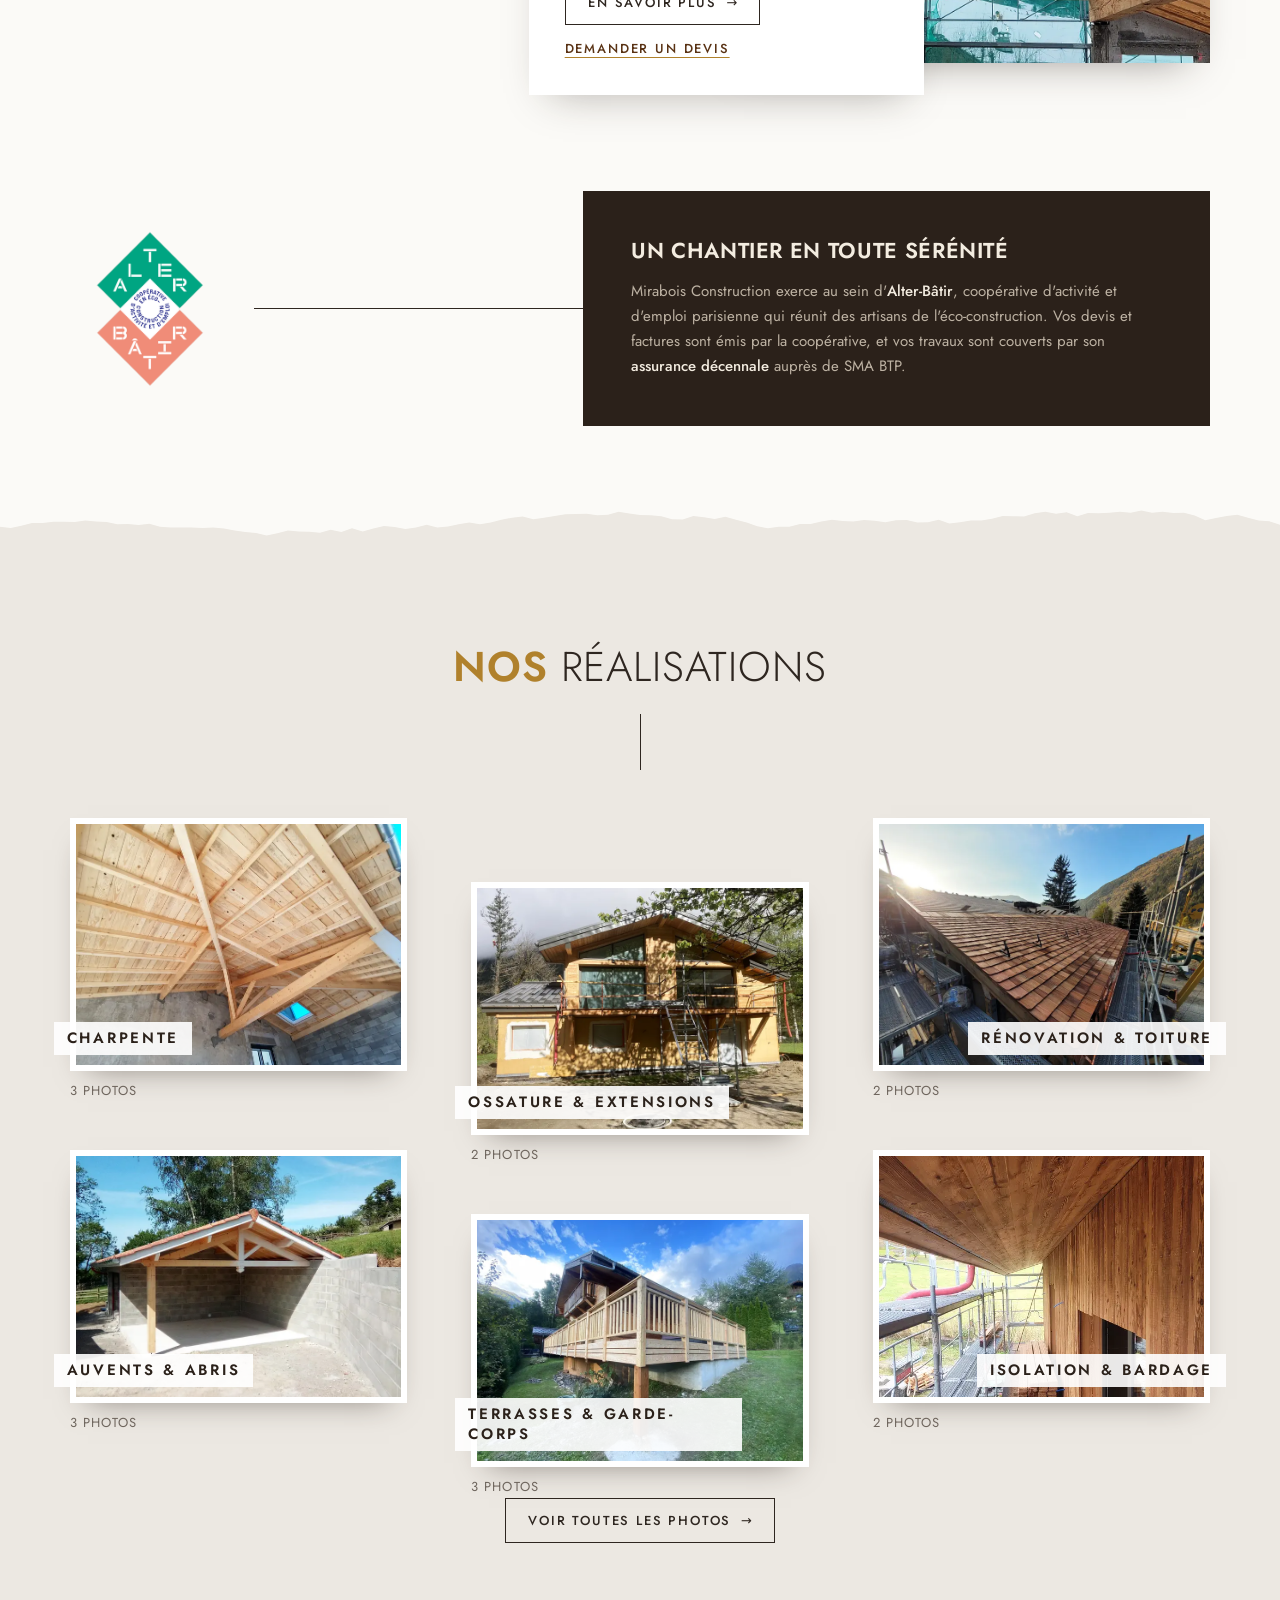
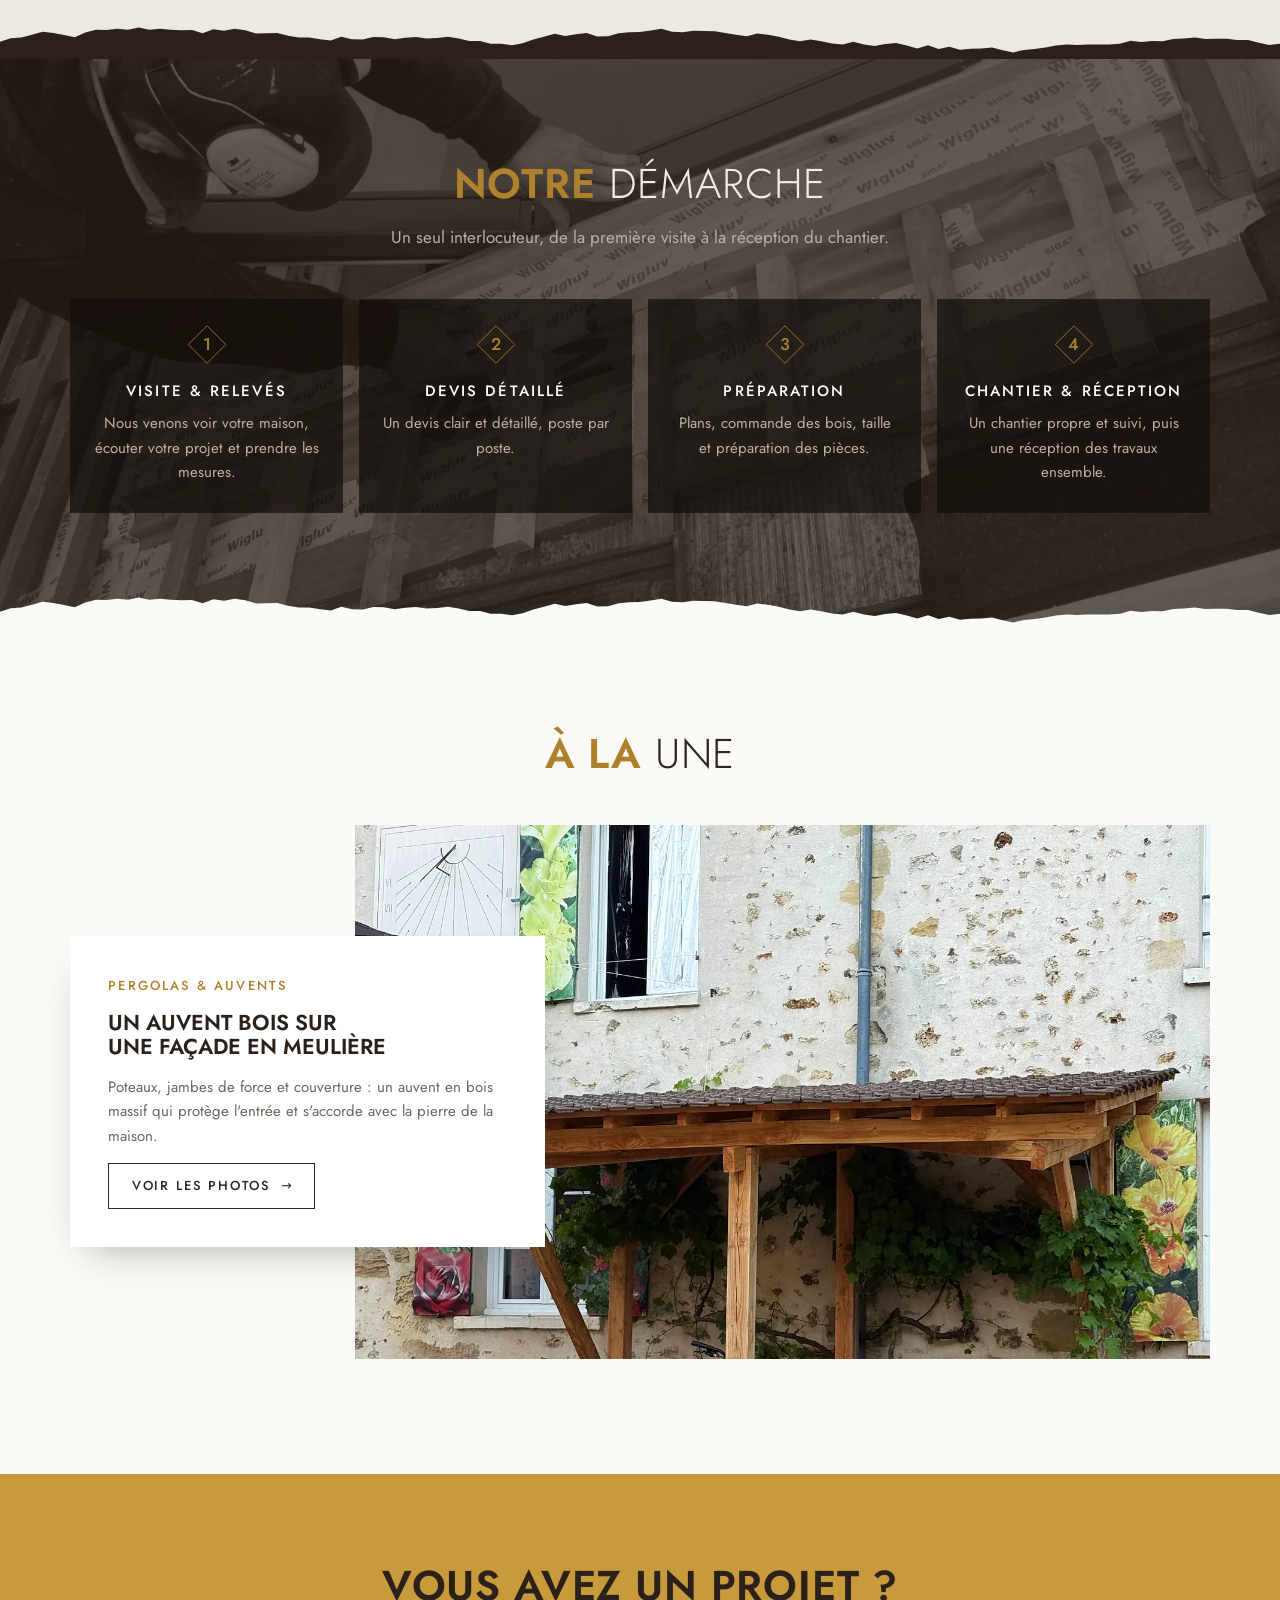
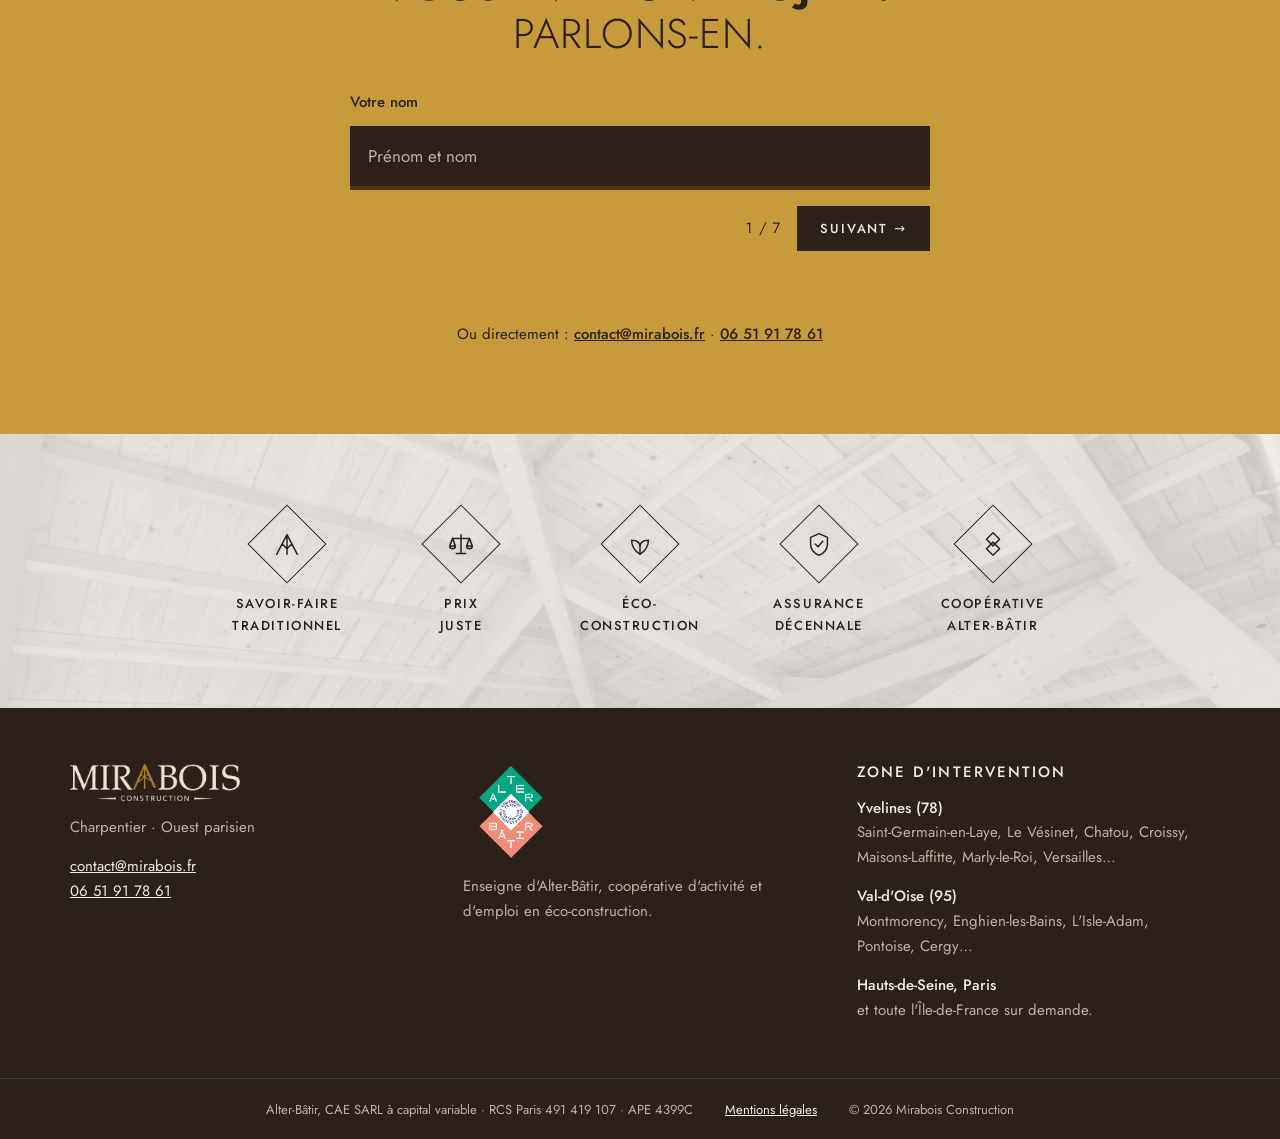
==== commit de56c87d: "Engagements : icône balance pour « Prix juste » Co-Authored-By: Claude Opus 5.5 <noreply@anthropic.c" ====
--- a/index.html
+++ b/index.html
@@ -296,7 +296,7 @@
     <img class="bande-fond" data-parallaxe="0.18" src="assets/img/charpente-nb.webp" alt="" width="1600" height="898" loading="lazy">
     <ul class="conteneur engagements-liste">
       <li><span class="losange"><svg viewBox="0 0 32 32"><path d="M5 27 16 6l11 21M16 6v21M16 21l-5.1-5.1M16 21l5.1-5.1"/></svg></span>Savoir-faire<br>traditionnel</li>
-      <li><span class="losange"><svg viewBox="0 0 32 32"><path d="M9 4h11l5 5v19H9z"/><path d="M20 4v5h5"/><path d="M12.5 18l3 3 5.5-6"/></svg></span>Prix<br>juste</li>
+      <li><span class="losange"><svg viewBox="0 0 32 32"><path d="M16 6v20M11 26h10M7 10h18"/><path d="M7 10l-3 8M7 10l3 8M4 18c0 2 1.3 3 3 3s3-1 3-3z"/><path d="M25 10l-3 8M25 10l3 8M22 18c0 2 1.3 3 3 3s3-1 3-3z"/></svg></span>Prix<br>juste</li>
       <li><span class="losange"><svg viewBox="0 0 32 32"><path d="M16 27c-6-4-9-9-9-15 6 0 9 3 9 7 0-4 3-7 9-7 0 6-3 11-9 15zM16 19v8"/></svg></span>Éco-<br>construction</li>
       <li><span class="losange"><svg viewBox="0 0 32 32"><path d="M16 5l9 4v7c0 6-4 10-9 12-5-2-9-6-9-12V9z"/><path d="M12 16l3 3 5-6"/></svg></span>Assurance<br>décennale</li>
       <li><span class="losange"><svg viewBox="0 0 32 32"><path d="M16 4l7 7-7 7-7-7zM16 14l7 7-7 7-7-7z"/></svg></span>Coopérative<br>Alter-Bâtir</li>
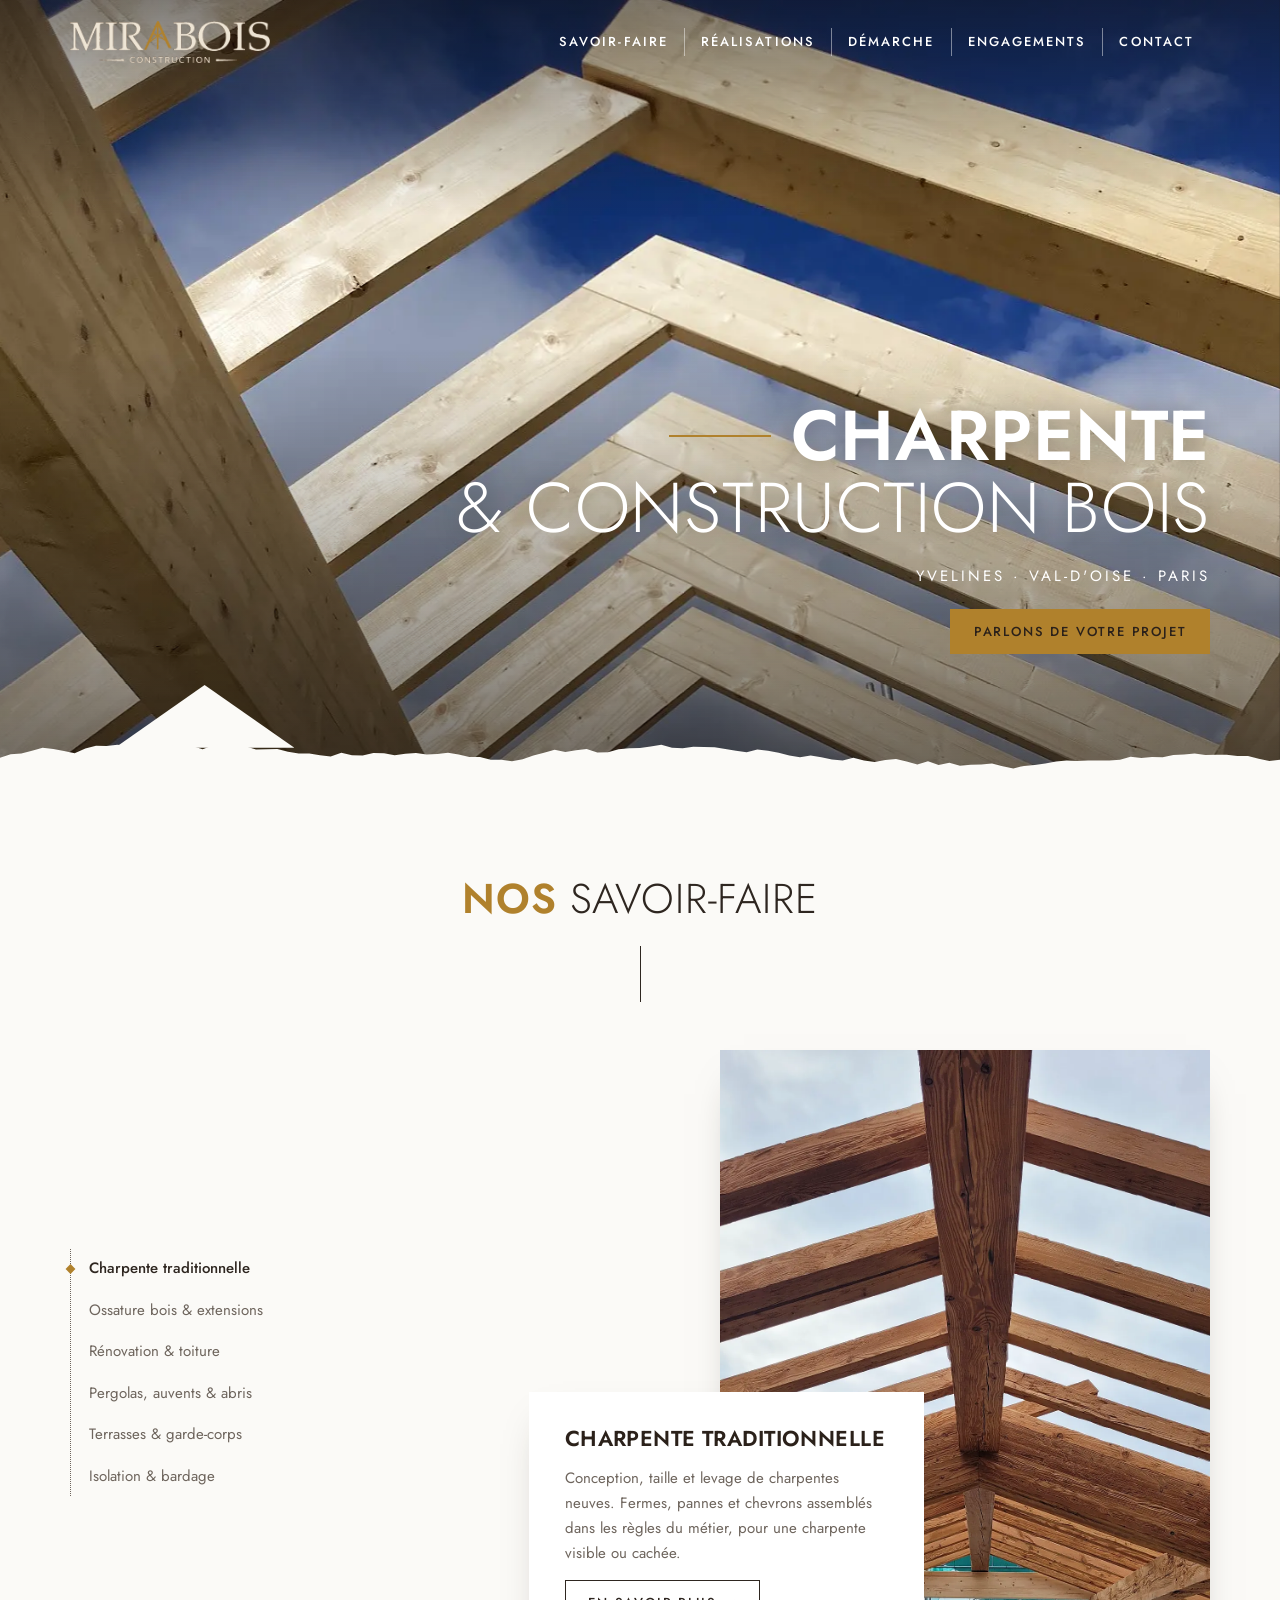
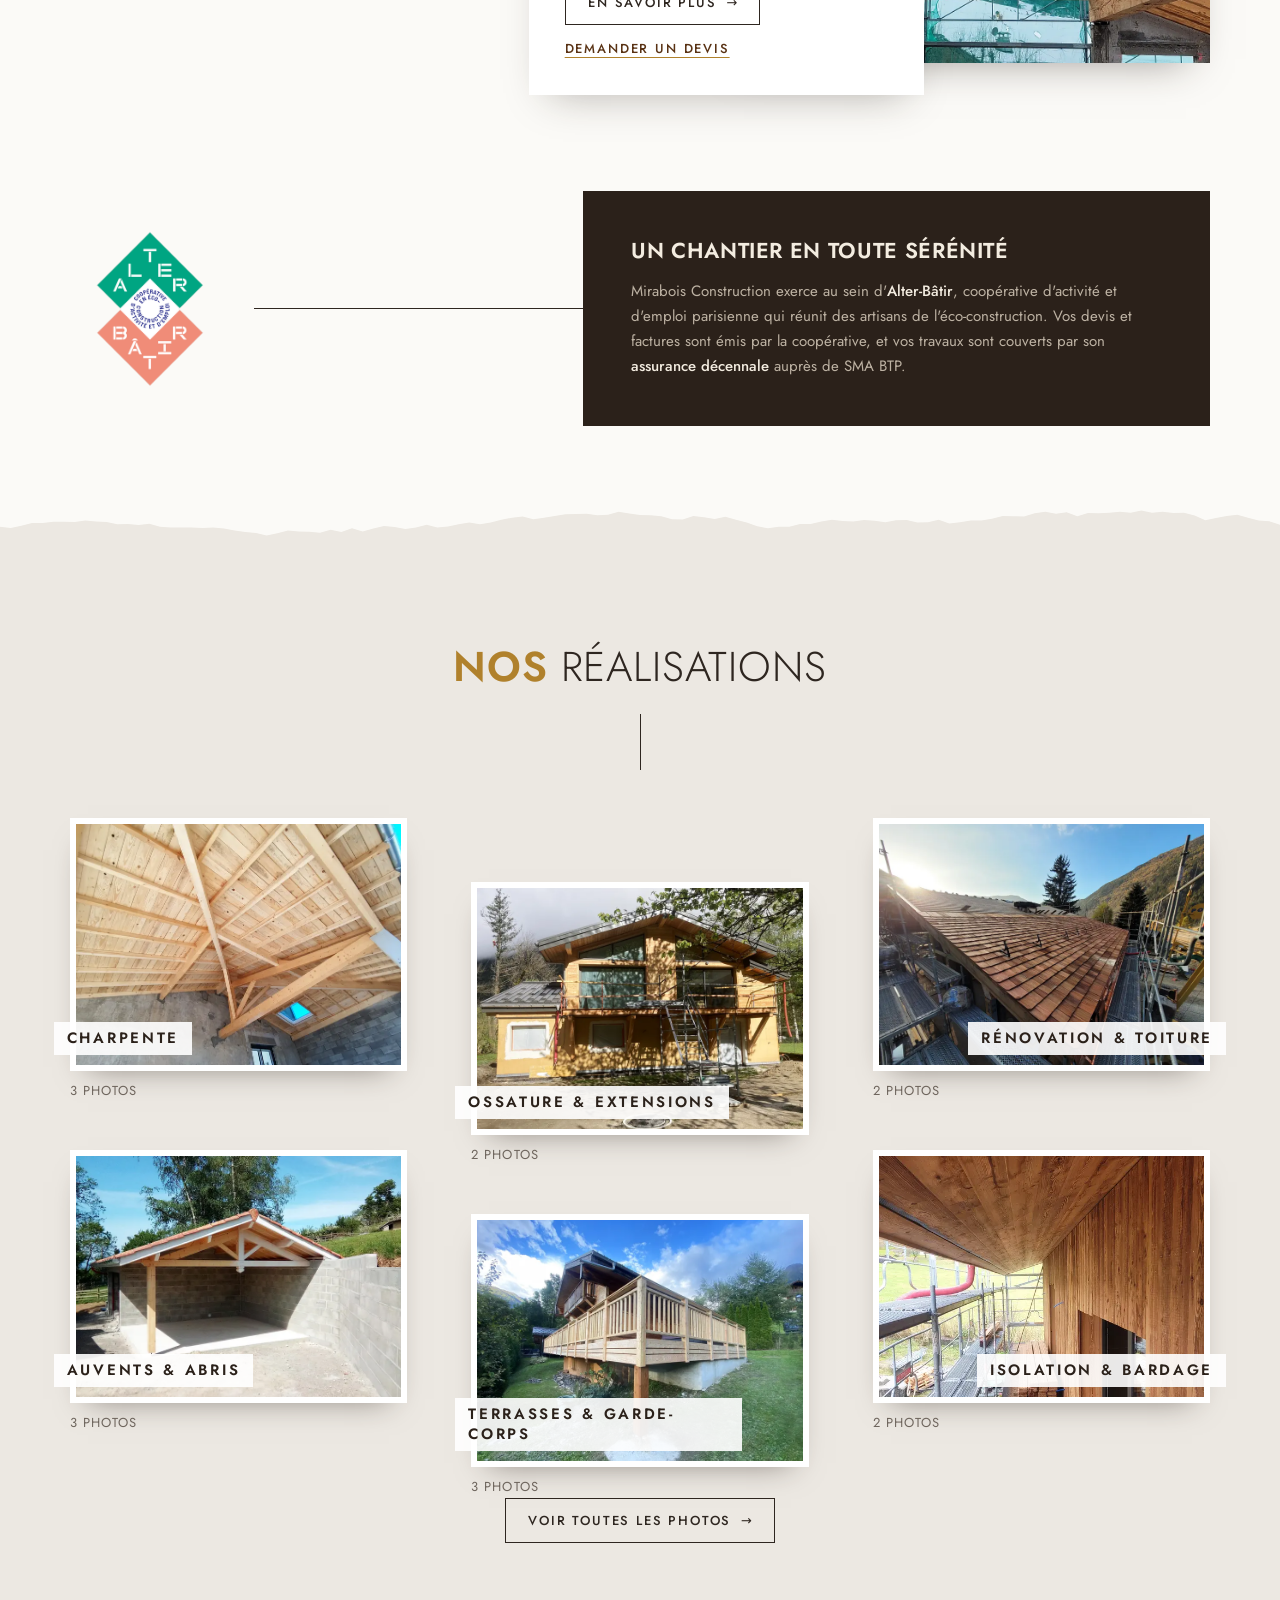
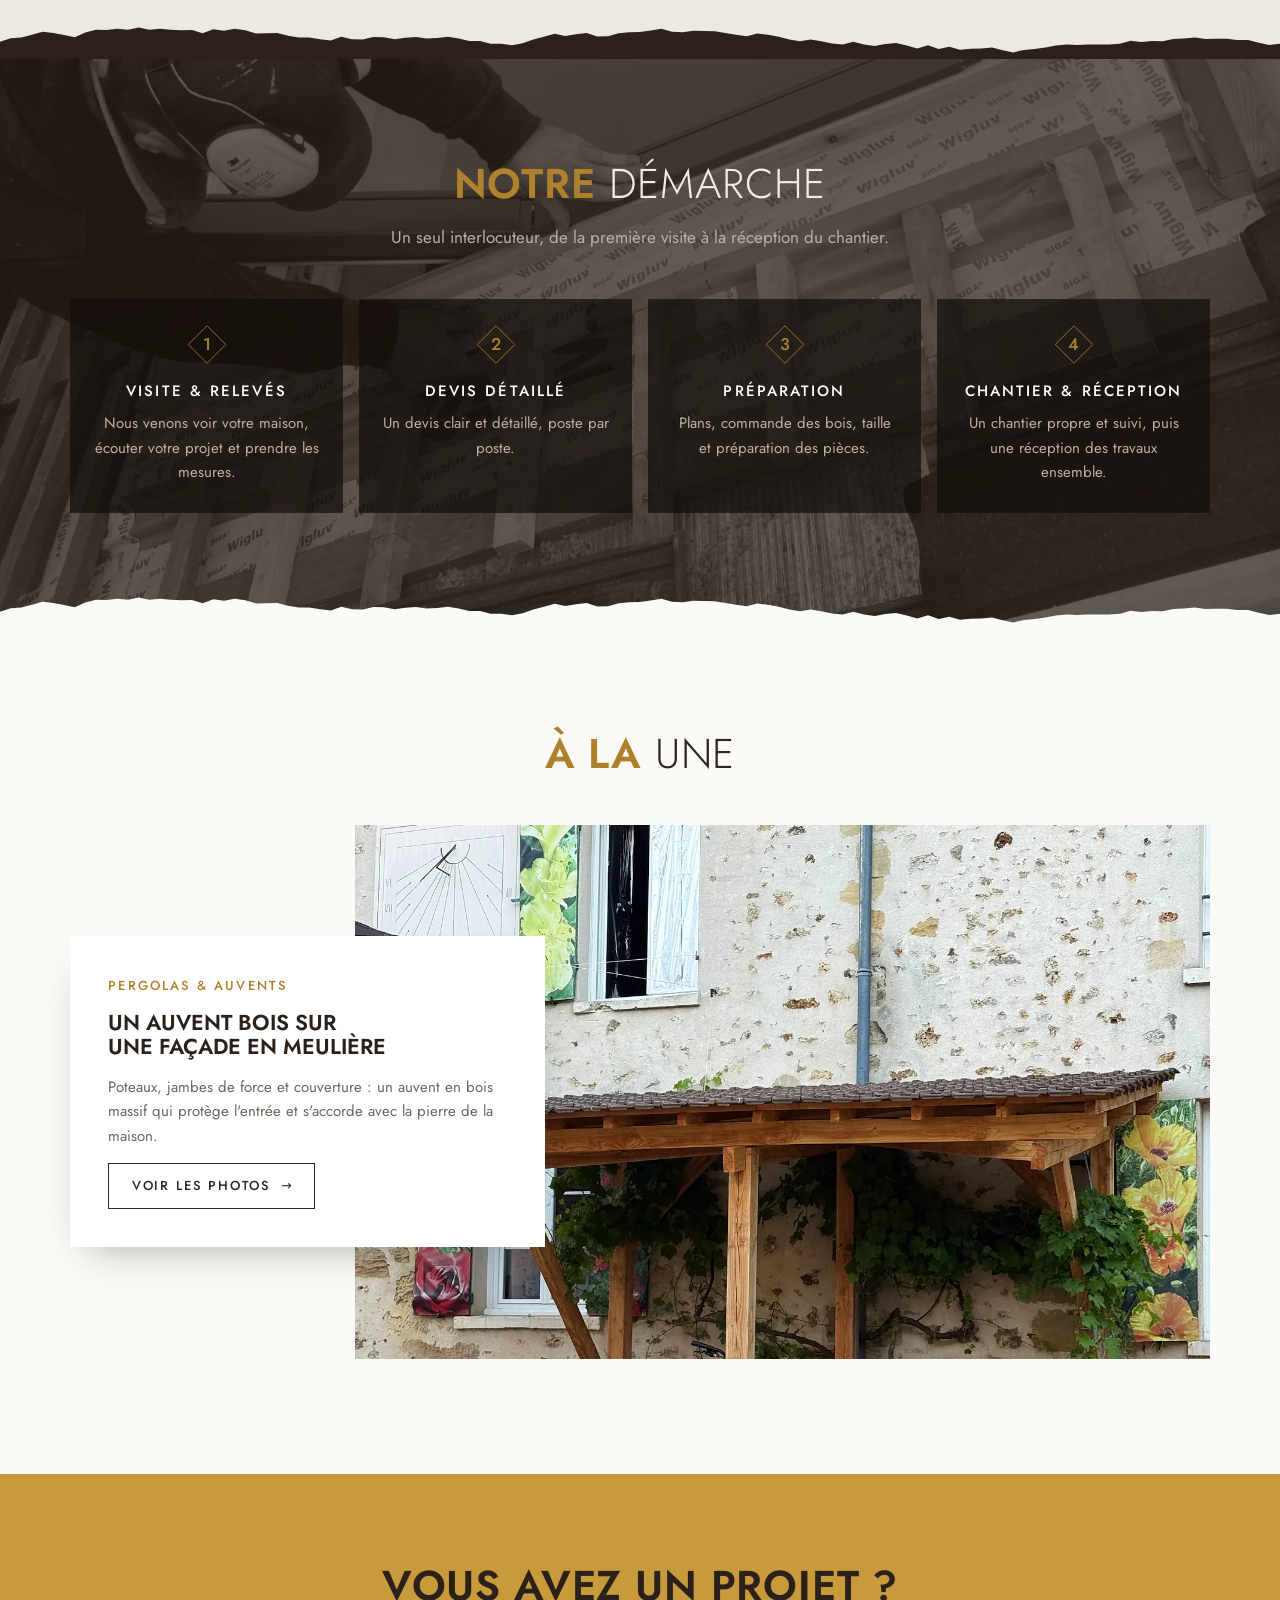
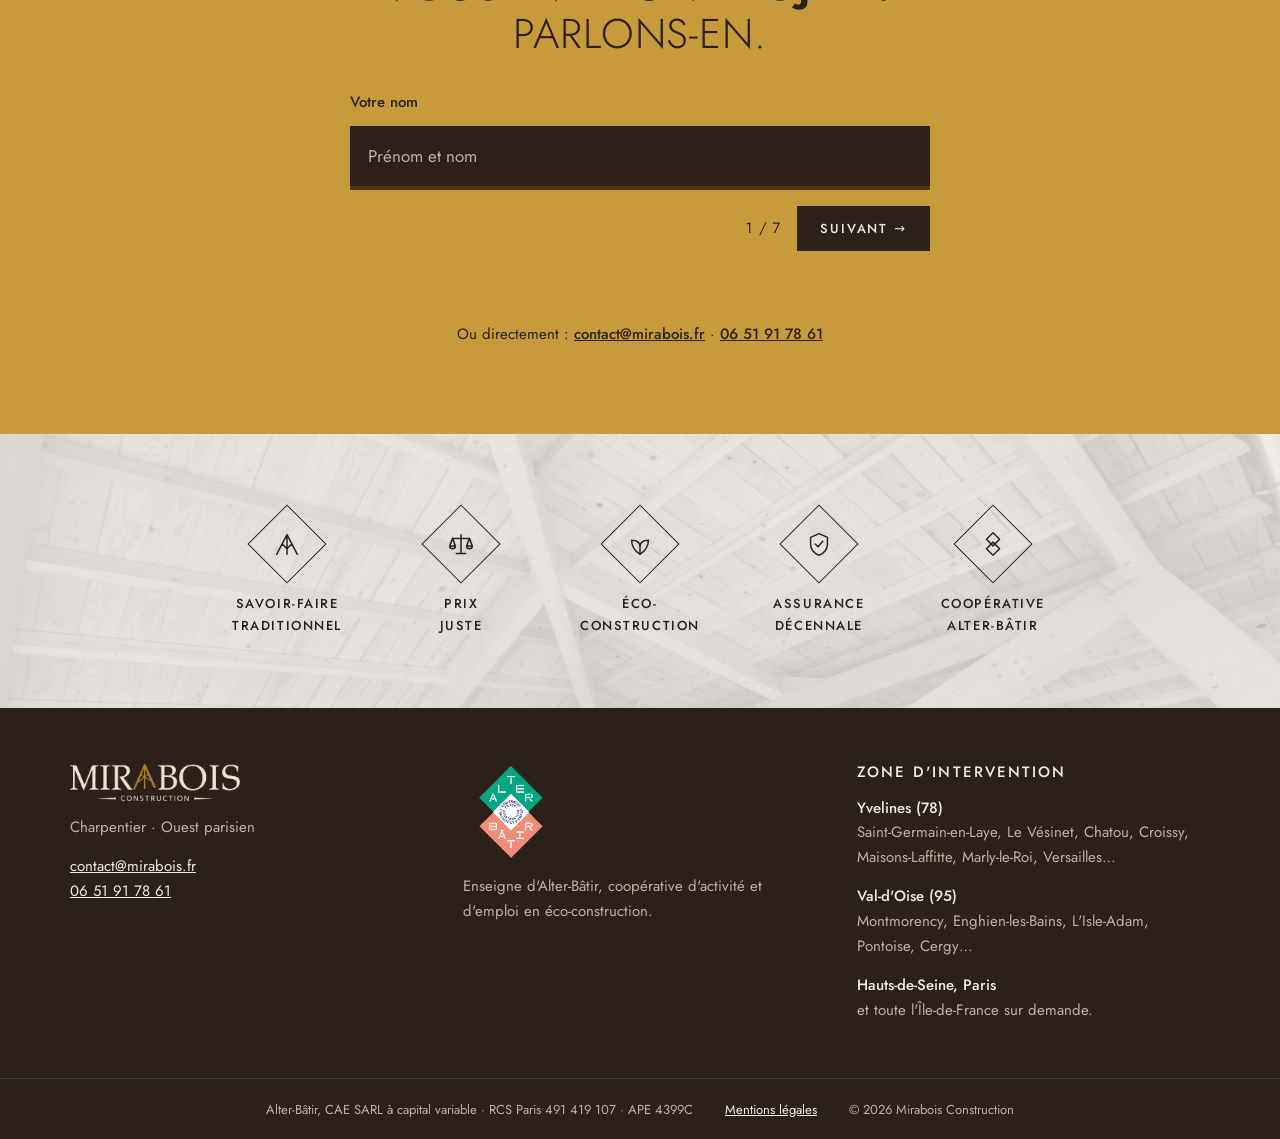
==== commit c2dbd137: "Formulaire : les e-mails partent désormais de contact@mirabois.fr Co-Authored-By: Claude Opus 5.5 <n" ====
--- a/index.html
+++ b/index.html
@@ -33,7 +33,7 @@
 <link rel="preconnect" href="https://fonts.googleapis.com">
 <link rel="preconnect" href="https://fonts.gstatic.com" crossorigin>
 <link rel="stylesheet" href="https://fonts.googleapis.com/css2?family=Jost:wght@300;400;500;600&display=swap">
-<link rel="stylesheet" href="assets/css/style.css?v=20261125g">
+<link rel="stylesheet" href="assets/css/style.css?v=20261125h">
 </head>
 <body>
 
@@ -330,7 +330,7 @@
 
 <a class="haut" href="#" aria-label="Revenir en haut de la page"><svg viewBox="0 0 24 24" aria-hidden="true"><path d="M12 19V5M5 12l7-7 7 7"/></svg></a>
 
-<script src="assets/js/main.js?v=20261125g"></script>
+<script src="assets/js/main.js?v=20261125h"></script>
 
 </body>
 </html>
